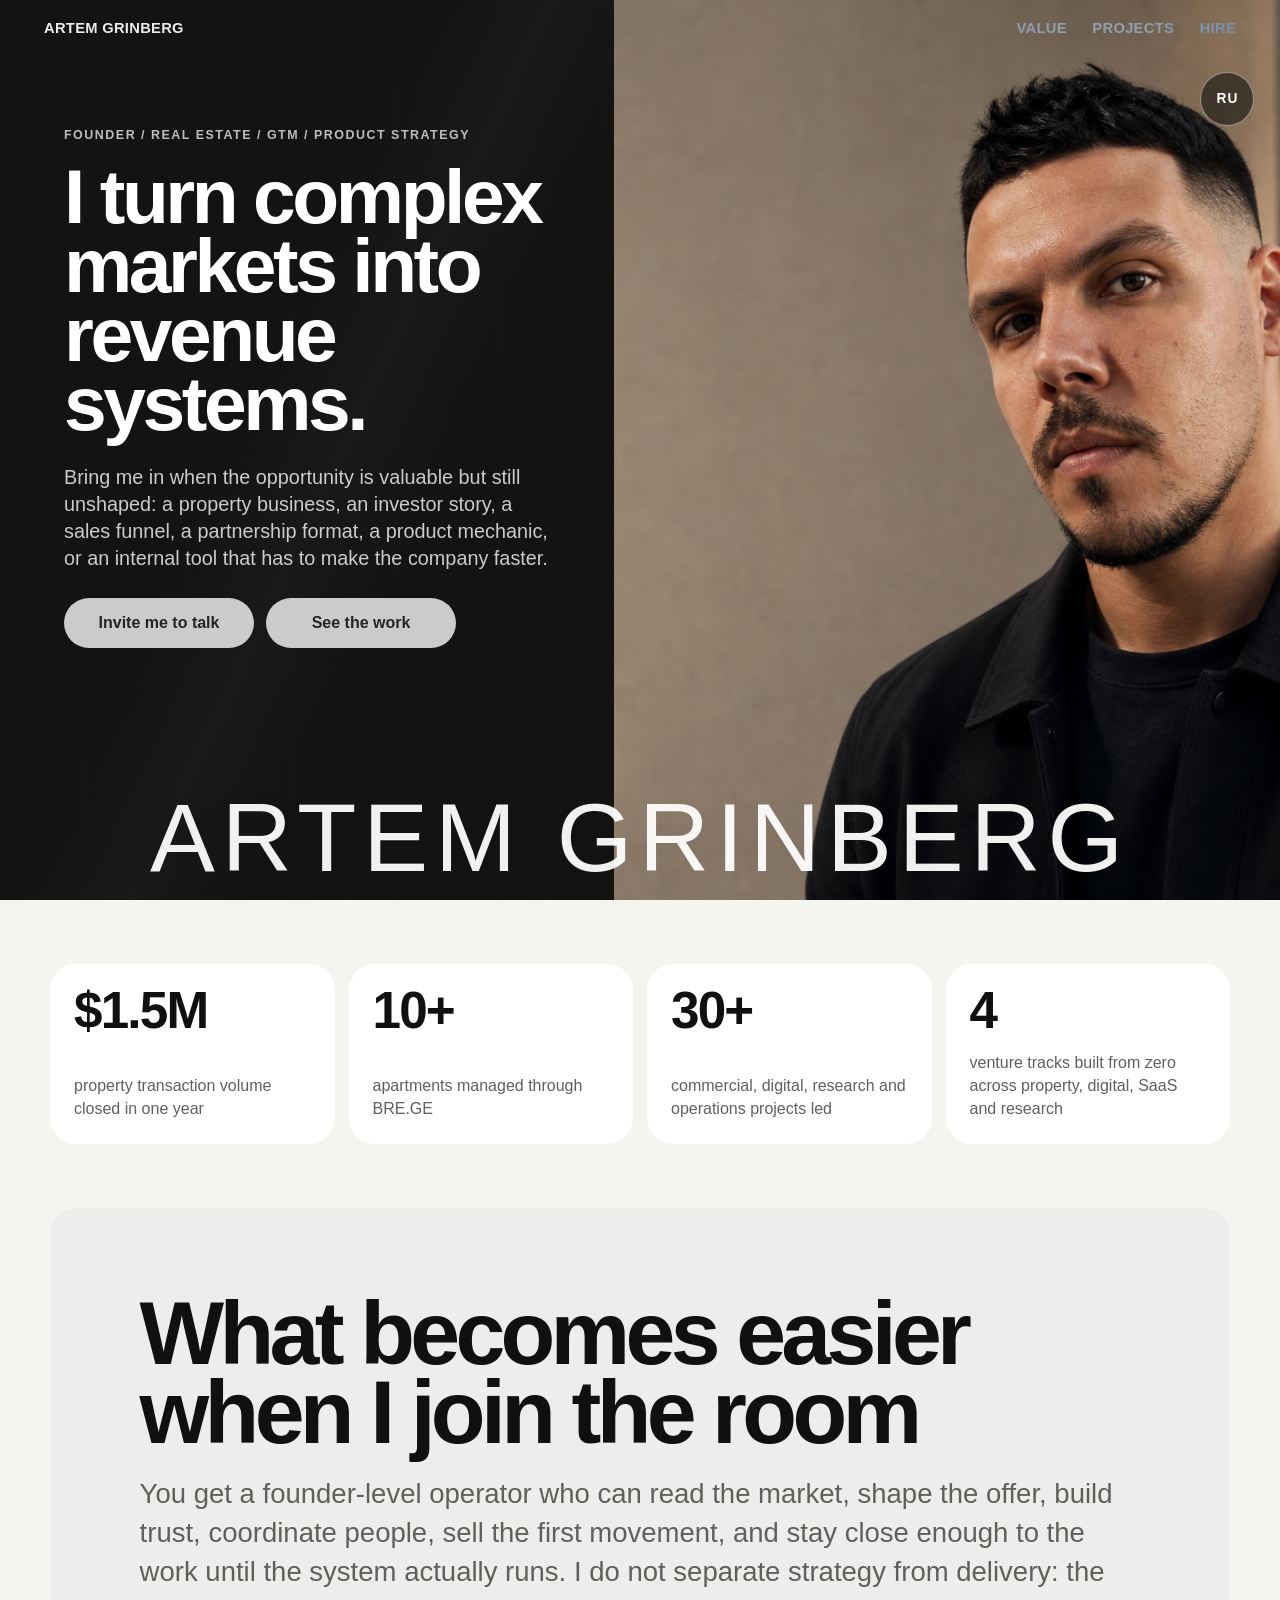
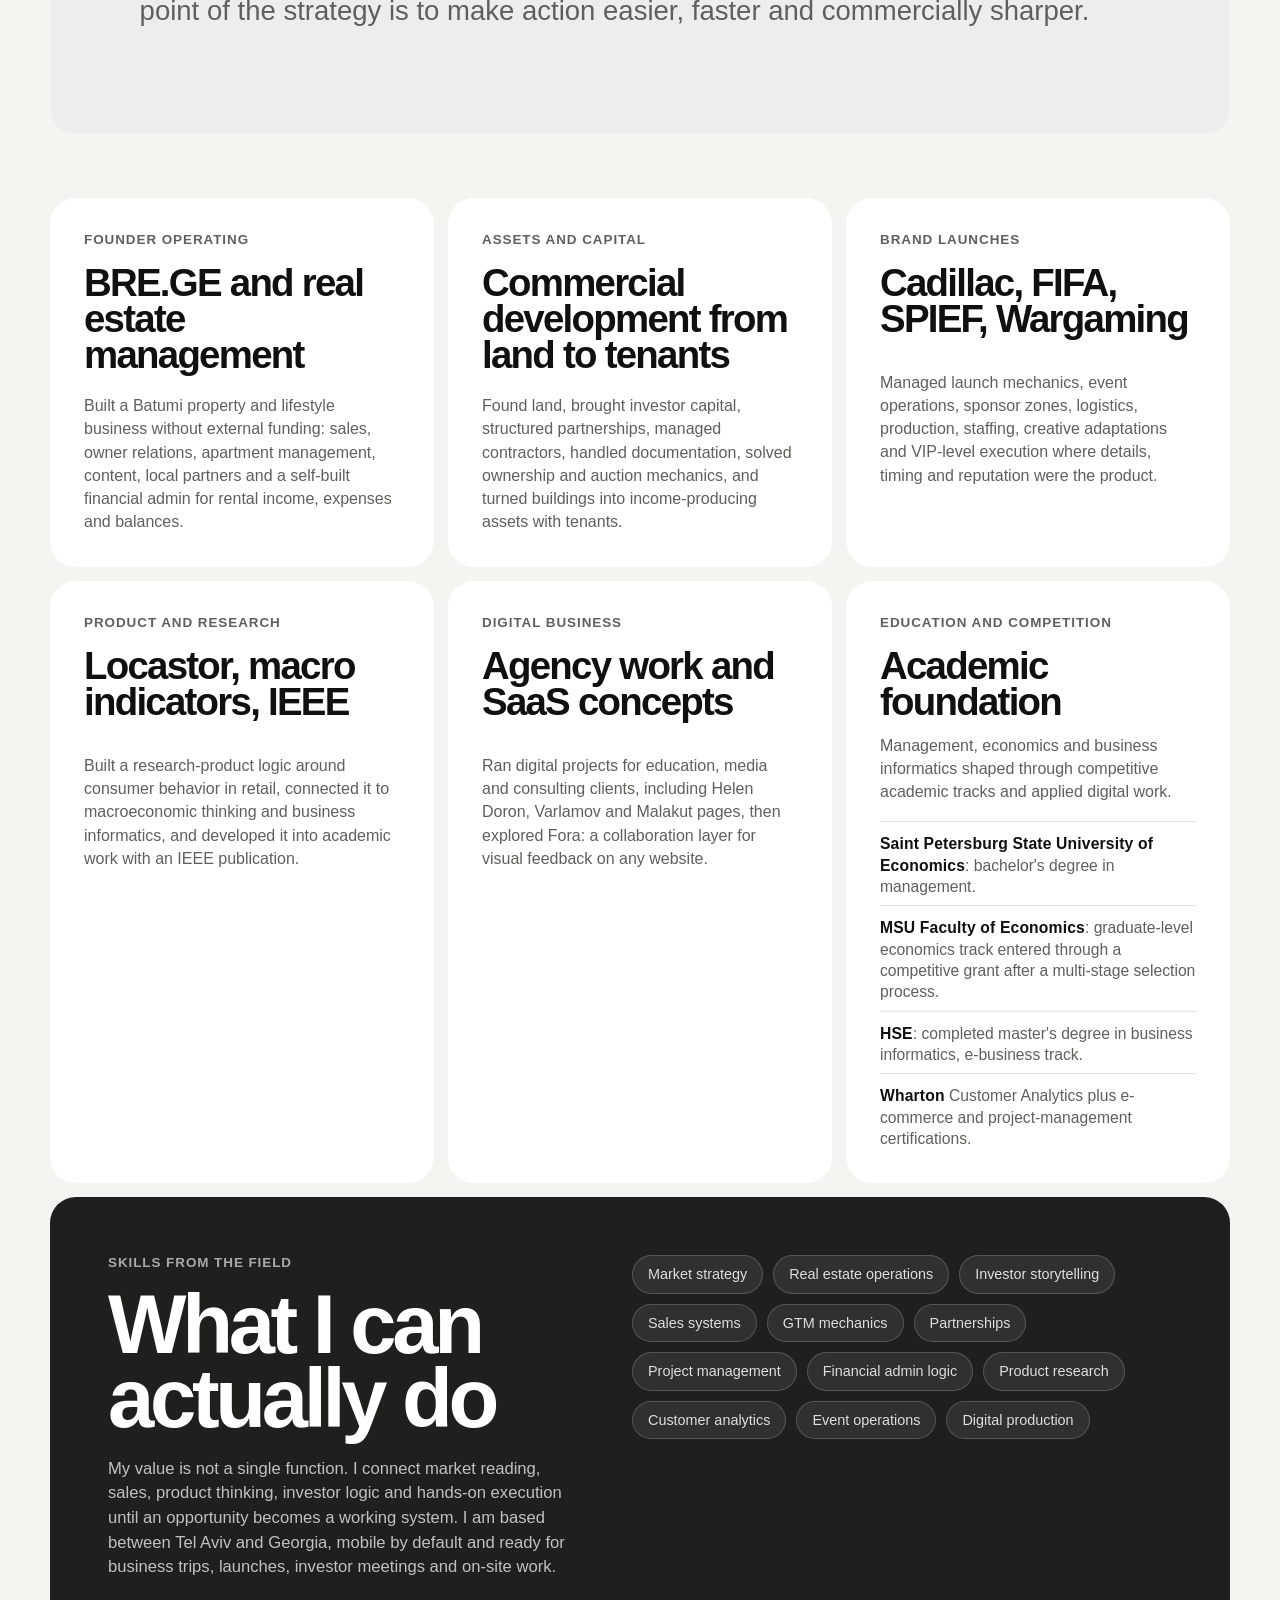
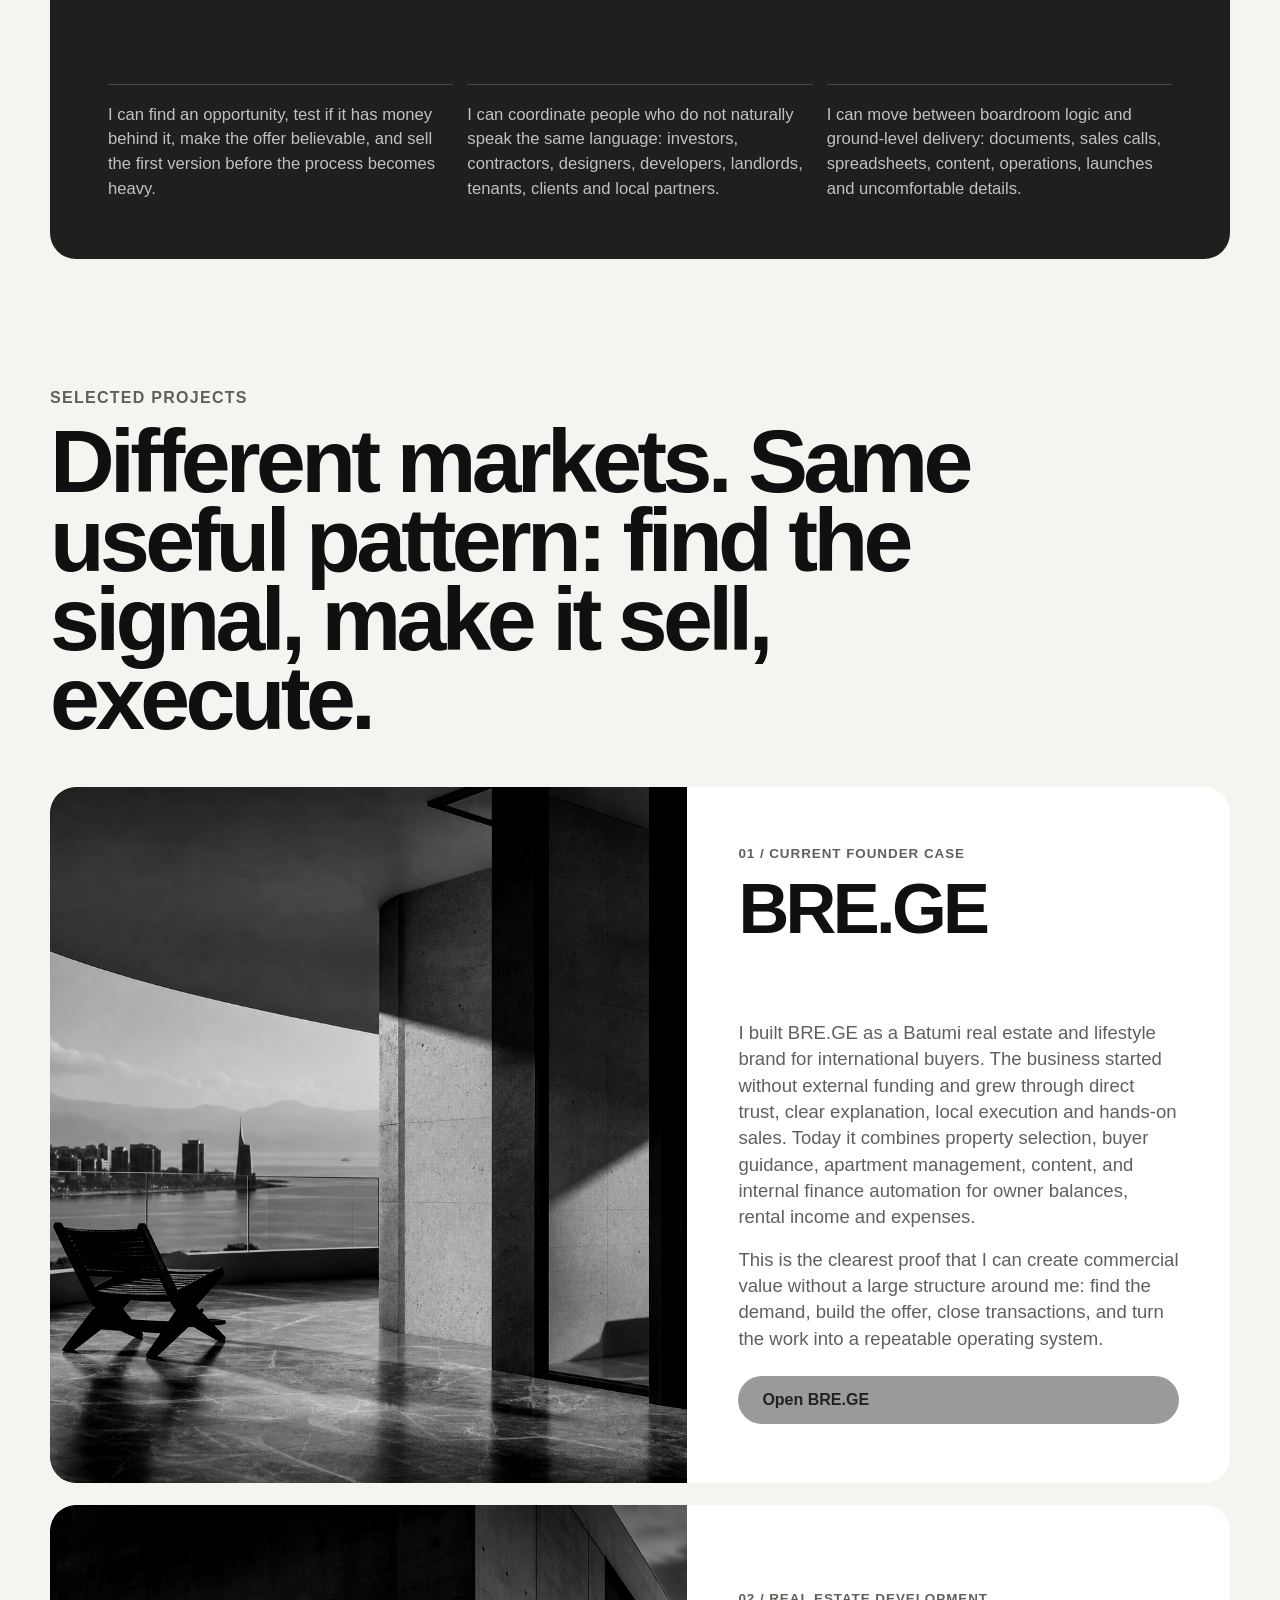
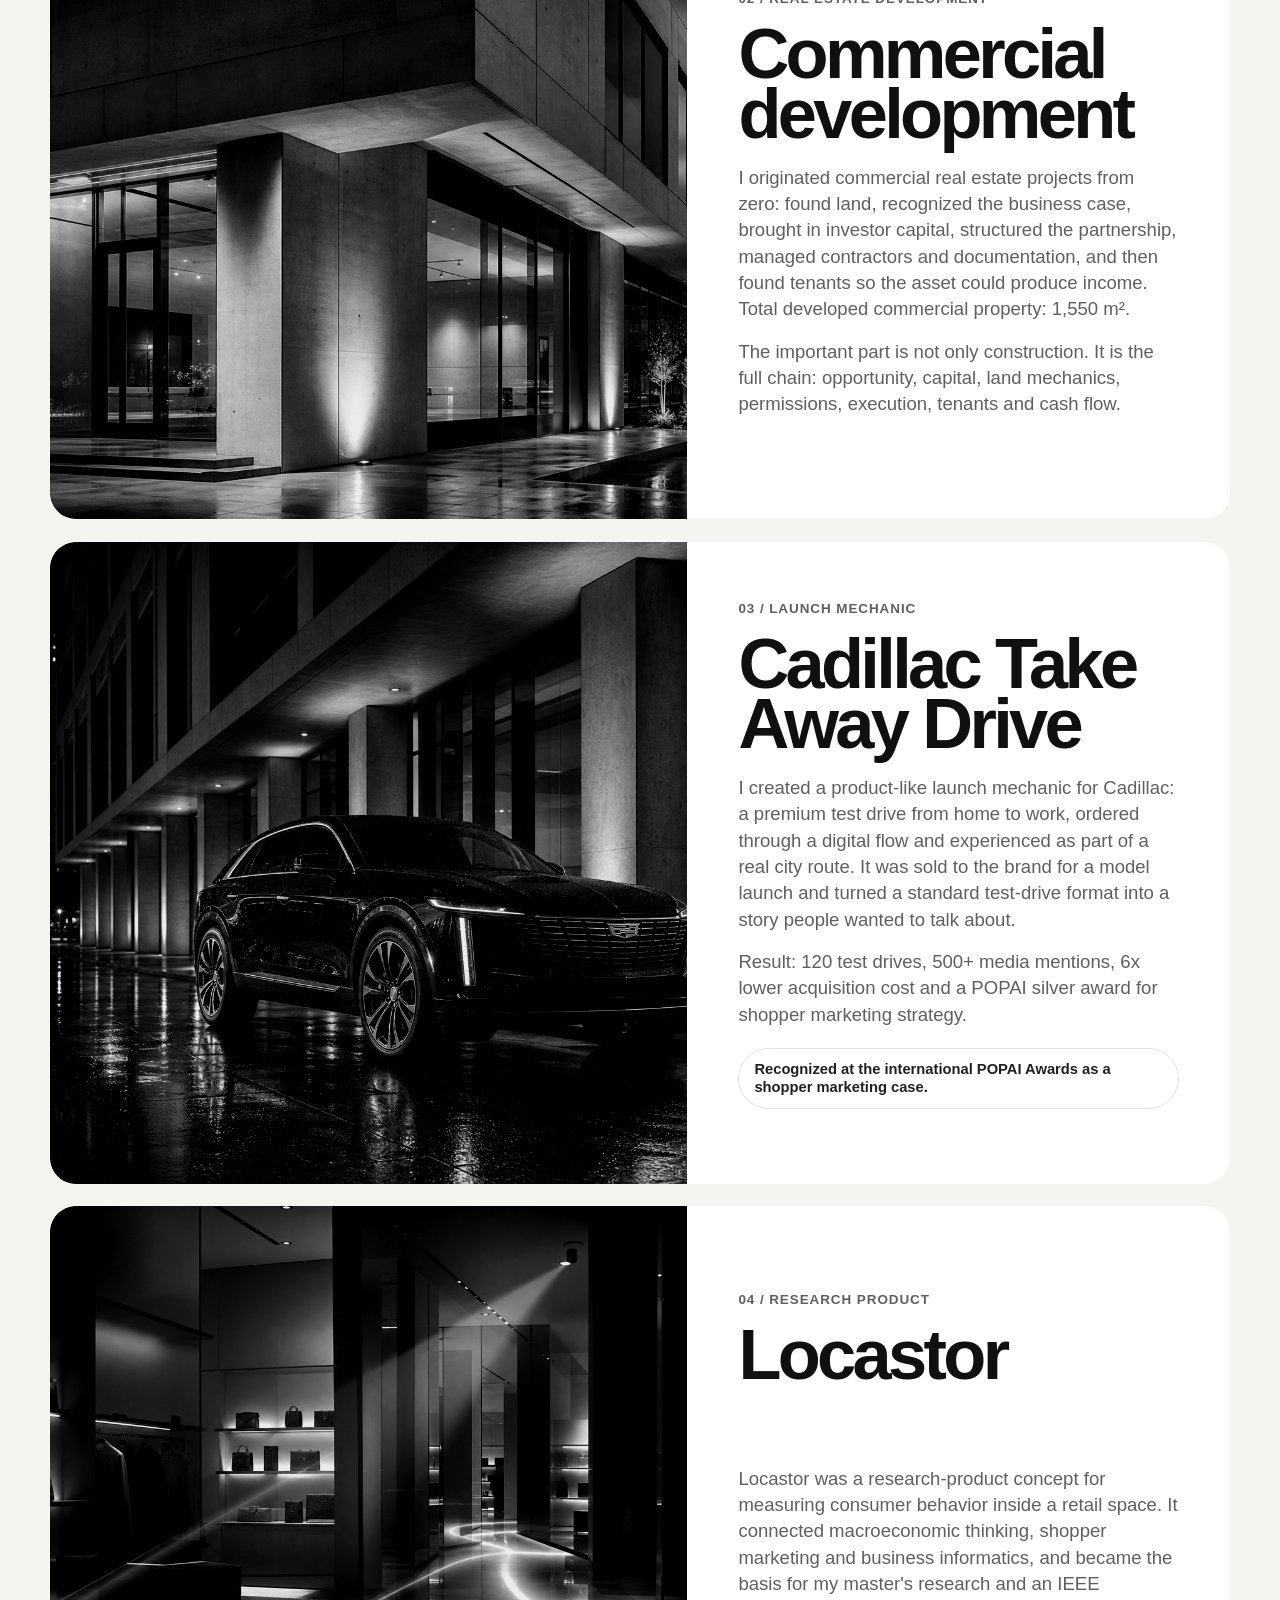
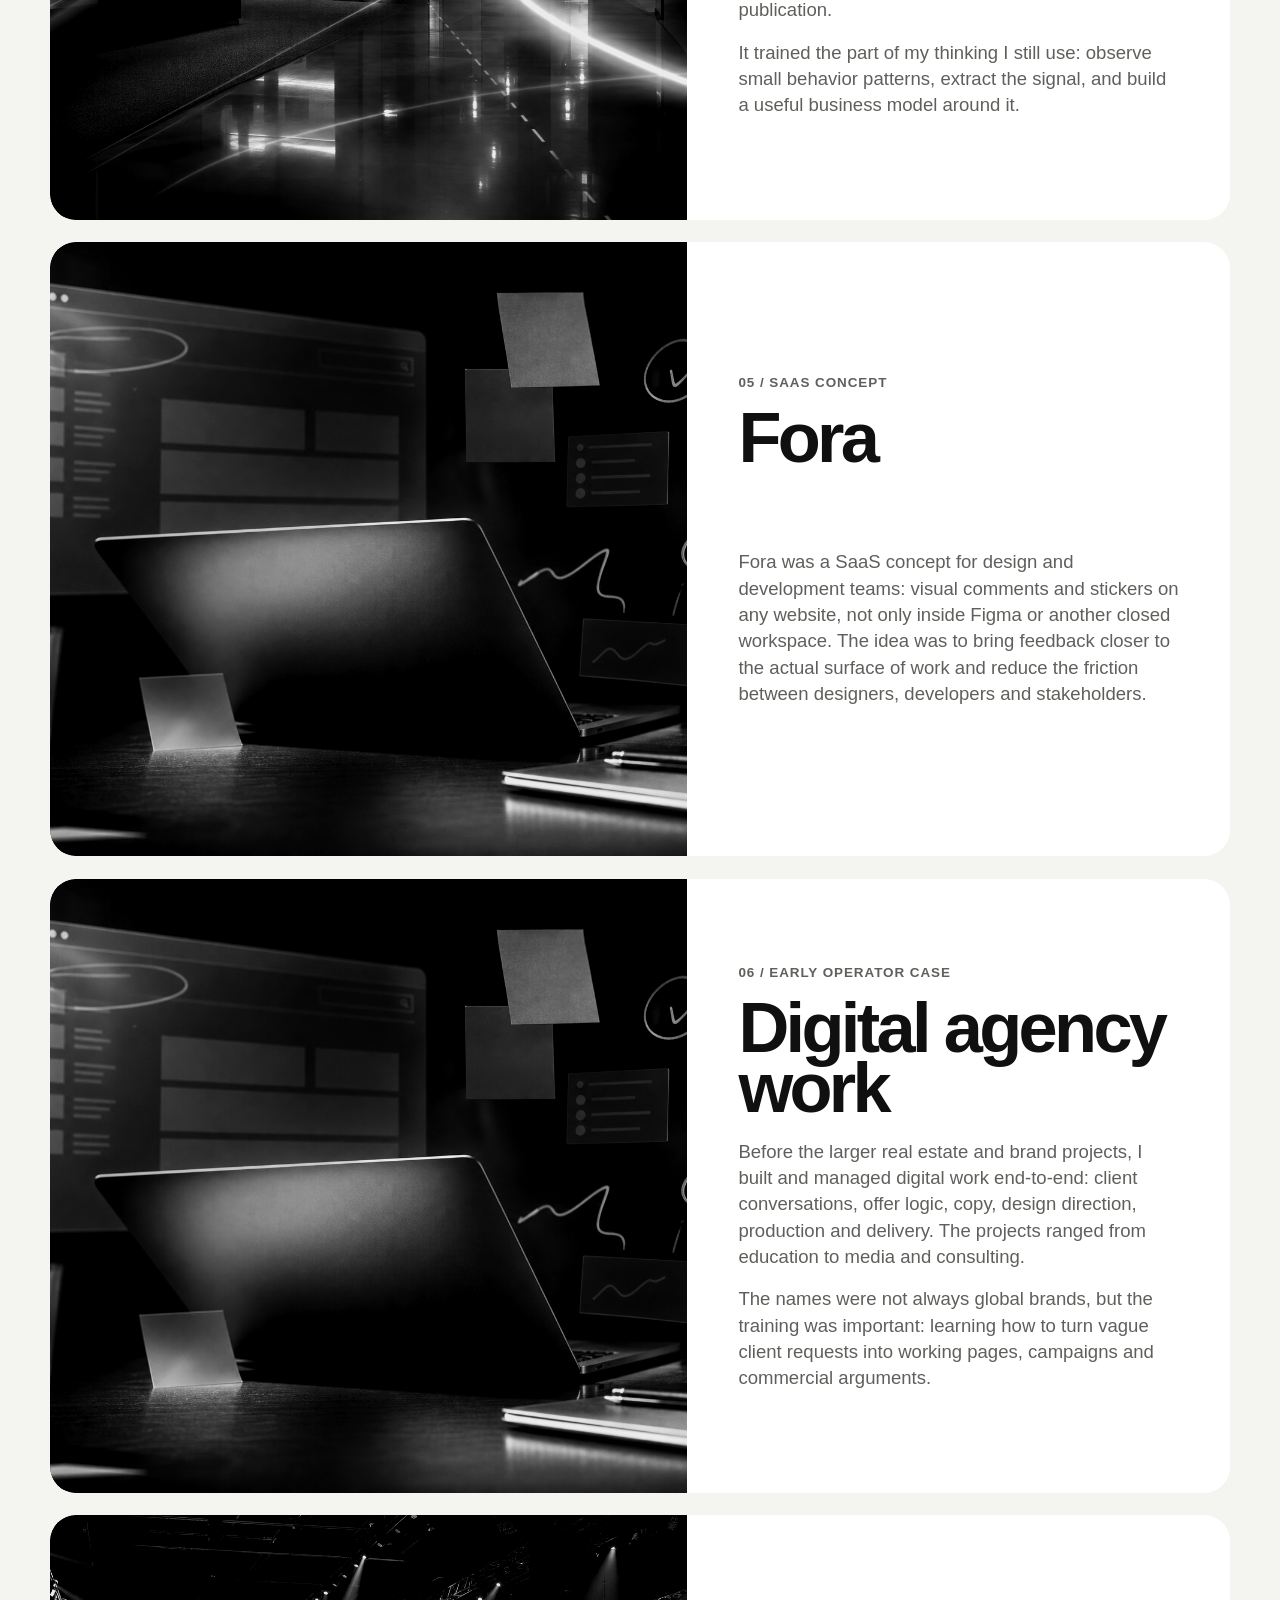
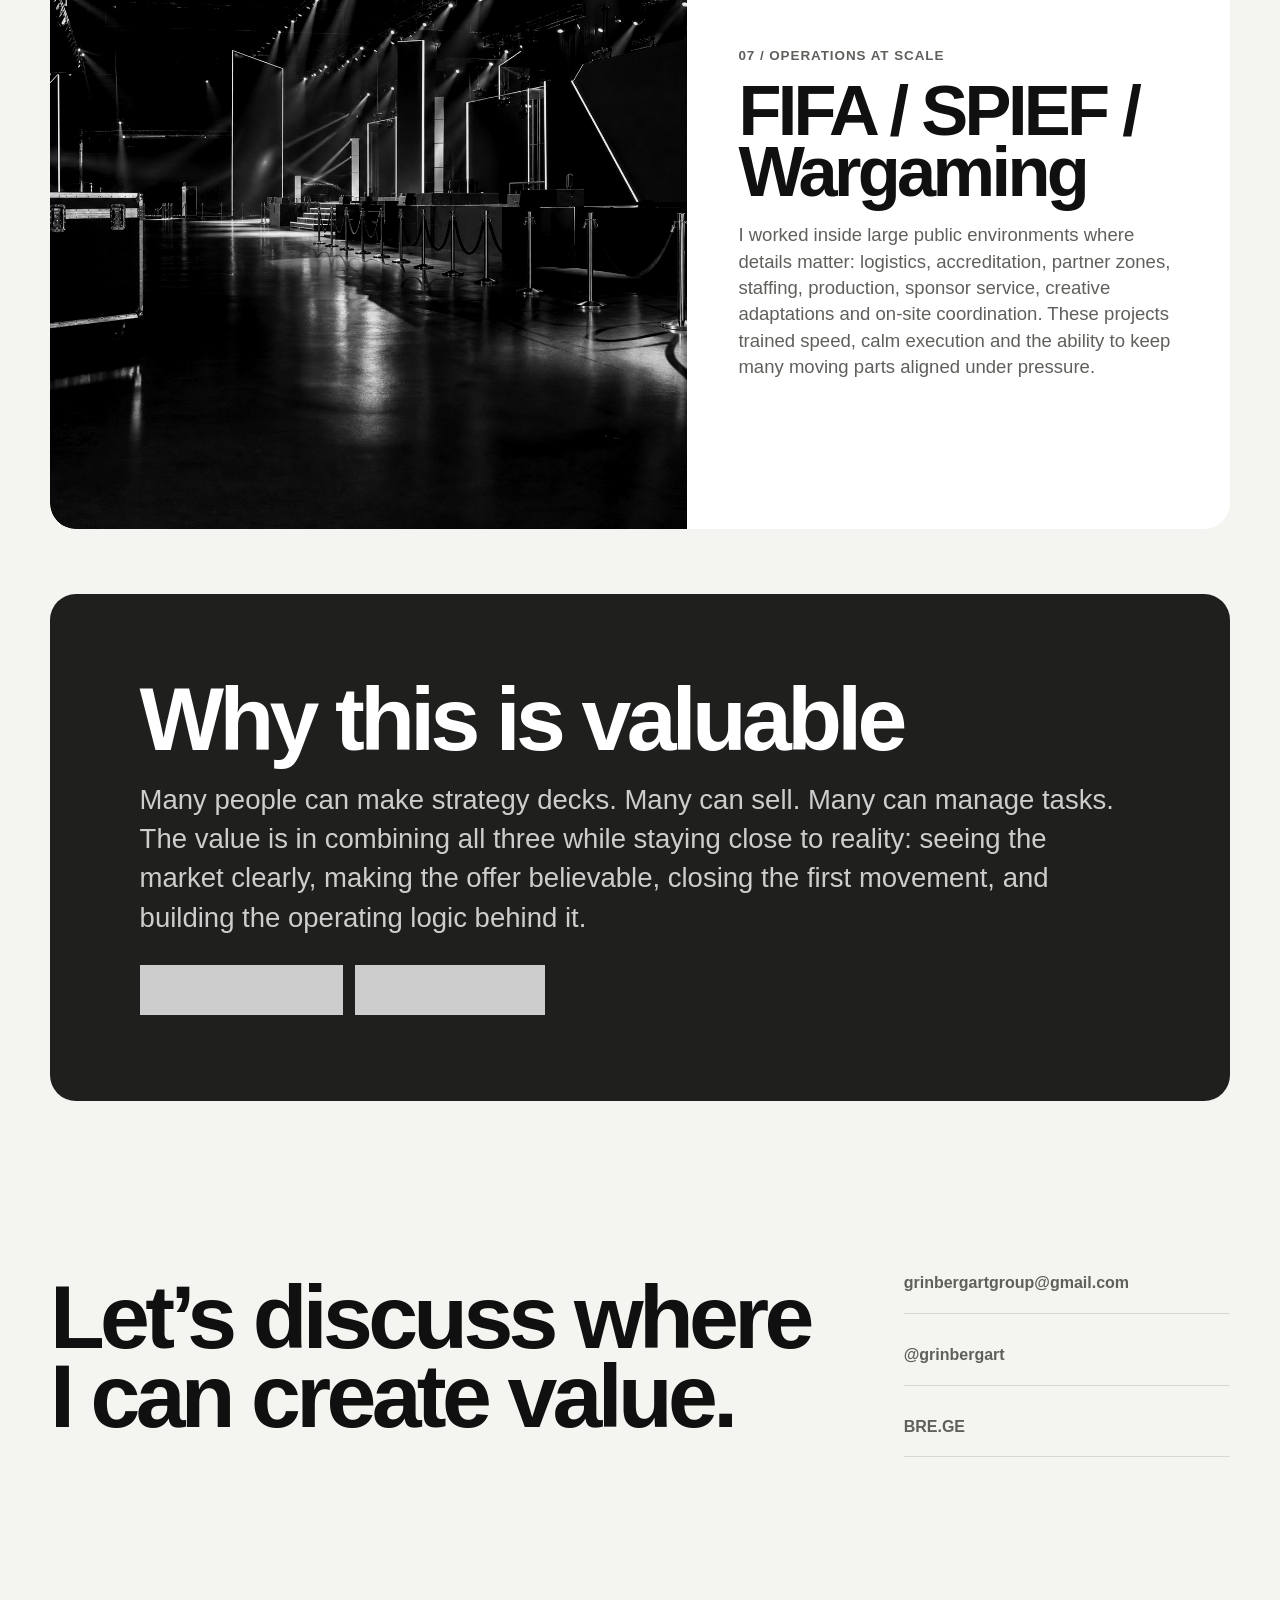
==== index.html @ ac8cc9da "Add files via upload" ====
<!doctype html>
<html lang="en">
  <head>
    <meta charset="UTF-8" />
    <meta name="viewport" content="width=device-width, initial-scale=1.0" />
    <meta
      name="description"
      content="Artem Grinberg: founder, real estate operator and GTM strategist building commercial systems across BRE.GE, development, brand launches, product research and partnerships."
    />
    <title>Artem Grinberg</title>
    <link rel="stylesheet" href="styles.css" />
  </head>
  <body>
    <div class="cursor-light" aria-hidden="true"></div>
    <div class="scroll-progress" aria-hidden="true"></div>
    <button class="lang-toggle" type="button" data-lang-toggle aria-label="Switch language">
      RU
    </button>

    <header class="topbar">
      <a class="word-link" href="#start">Artem Grinberg</a>
      <nav class="topnav" aria-label="Main navigation">
        <a href="#value">Value</a>
        <a href="#projects">Projects</a>
        <a href="#hire">Hire</a>
      </nav>
    </header>

    <main id="start">
      <section class="hero">
        <div class="signal-field" aria-hidden="true">
          <span></span>
          <span></span>
          <span></span>
          <span></span>
        </div>
        <div class="hero-copy">
          <div class="hero-heading">
            <p class="eyebrow">Founder / Real Estate / GTM / Product Strategy</p>
            <h1>I turn complex markets into revenue systems.</h1>
          </div>
          <p>
            Bring me in when the opportunity is valuable but still unshaped: a property
            business, an investor story, a sales funnel, a partnership format, a product
            mechanic, or an internal tool that has to make the company faster.
          </p>
          <div class="hero-actions">
            <a href="mailto:grinbergartgroup@gmail.com">Invite me to talk</a>
            <a href="#projects">See the work</a>
          </div>
        </div>
        <div class="hero-portrait">
          <img class="hero-photo" src="assets/artem-hero-clean.png" alt="Artem Grinberg" />
        </div>
        <div class="bottom-name" aria-label="Artem Grinberg">ARTEM GRINBERG</div>
      </section>

      <section class="value-strip reveal" id="value">
        <article>
          <strong>$1.5M</strong>
          <span>property transaction volume closed in one year</span>
        </article>
        <article>
          <strong>10+</strong>
          <span>apartments managed through BRE.GE</span>
        </article>
        <article>
          <strong>30+</strong>
          <span>commercial, digital, research and operations projects led</span>
        </article>
        <article>
          <strong>4</strong>
          <span>venture tracks built from zero across property, digital, SaaS and research</span>
        </article>
      </section>

      <section class="soft-card value-card reveal">
        <h2>What becomes easier when I join the room</h2>
        <p>
          You get a founder-level operator who can read the market, shape the offer, build trust,
          coordinate people, sell the first movement, and stay close enough to the work until the
          system actually runs. I do not separate strategy from delivery: the point of the
          strategy is to make action easier, faster and commercially sharper.
        </p>
      </section>

      <section class="experience-grid reveal" aria-label="Experience overview">
        <article>
          <span>Founder operating</span>
          <h3>BRE.GE and real estate management</h3>
          <p>
            Built a Batumi property and lifestyle business without external funding: sales,
            owner relations, apartment management, content, local partners and a self-built
            financial admin for rental income, expenses and balances.
          </p>
        </article>
        <article>
          <span>Assets and capital</span>
          <h3>Commercial development from land to tenants</h3>
          <p>
            Found land, brought investor capital, structured partnerships, managed contractors,
            handled documentation, solved ownership and auction mechanics, and turned buildings
            into income-producing assets with tenants.
          </p>
        </article>
        <article>
          <span>Brand launches</span>
          <h3>Cadillac, FIFA, SPIEF, Wargaming</h3>
          <p>
            Managed launch mechanics, event operations, sponsor zones, logistics, production,
            staffing, creative adaptations and VIP-level execution where details, timing and
            reputation were the product.
          </p>
        </article>
        <article>
          <span>Product and research</span>
          <h3>Locastor, macro indicators, IEEE</h3>
          <p>
            Built a research-product logic around consumer behavior in retail, connected it to
            macroeconomic thinking and business informatics, and developed it into academic work
            with an IEEE publication.
          </p>
        </article>
        <article>
          <span>Digital business</span>
          <h3>Agency work and SaaS concepts</h3>
          <p>
            Ran digital projects for education, media and consulting clients, including Helen
            Doron, Varlamov and Malakut pages, then explored Fora: a collaboration layer for
            visual feedback on any website.
          </p>
        </article>
        <article class="education-card">
          <span>Education and competition</span>
          <h3>Academic foundation</h3>
          <p class="education-lead">
            Management, economics and business informatics shaped through competitive academic
            tracks and applied digital work.
          </p>
          <ul>
            <li data-ru="<strong>СПбГЭУ</strong>: степень бакалавра по менеджменту в Санкт-Петербургском государственном экономическом университете."><strong>Saint Petersburg State University of Economics</strong>: bachelor's degree in management.</li>
            <li data-ru="<strong>МГУ, экономический факультет</strong>: магистерский трек, куда я поступил через грант после сложного многоэтапного конкурса."><strong>MSU Faculty of Economics</strong>: graduate-level economics track entered through a competitive grant after a multi-stage selection process.</li>
            <li data-ru="<strong>ВШЭ</strong>: завершённая магистратура по бизнес-информатике, направление «электронный бизнес»."><strong>HSE</strong>: completed master's degree in business informatics, e-business track.</li>
            <li data-ru="<strong>Wharton</strong>: Customer Analytics, e-commerce и сертификации по управлению проектами."><strong>Wharton</strong> Customer Analytics plus e-commerce and project-management certifications.</li>
          </ul>
        </article>
      </section>

      <section class="skills-panel reveal" aria-label="Skills and operating range">
        <div class="skills-intro">
          <span>Skills from the field</span>
          <h2>What I can actually do</h2>
          <p>
            My value is not a single function. I connect market reading, sales, product thinking,
            investor logic and hands-on execution until an opportunity becomes a working system.
            I am based between Tel Aviv and Georgia, mobile by default and ready for business
            trips, launches, investor meetings and on-site work.
          </p>
        </div>
        <div class="skill-cloud" aria-label="Skill tags">
          <span>Market strategy</span>
          <span>Real estate operations</span>
          <span>Investor storytelling</span>
          <span>Sales systems</span>
          <span>GTM mechanics</span>
          <span>Partnerships</span>
          <span>Project management</span>
          <span>Financial admin logic</span>
          <span>Product research</span>
          <span>Customer analytics</span>
          <span>Event operations</span>
          <span>Digital production</span>
        </div>
        <div class="skill-lines">
          <p>
            I can find an opportunity, test if it has money behind it, make the offer believable,
            and sell the first version before the process becomes heavy.
          </p>
          <p>
            I can coordinate people who do not naturally speak the same language: investors,
            contractors, designers, developers, landlords, tenants, clients and local partners.
          </p>
          <p>
            I can move between boardroom logic and ground-level delivery: documents, sales calls,
            spreadsheets, content, operations, launches and uncomfortable details.
          </p>
        </div>
      </section>

      <section class="section-heading reveal" id="projects">
        <p>Selected projects</p>
        <h2>Different markets. Same useful pattern: find the signal, make it sell, execute.</h2>
      </section>

      <section class="project-list reveal">
        <article class="project-card featured">
          <div class="project-media image-media">
            <img src="assets/project-bre.jpg" alt="Batumi apartment terrace and sea view" />
          </div>
          <div class="project-copy">
            <span>01 / Current founder case</span>
            <h3>BRE.GE</h3>
            <p>
              I built BRE.GE as a Batumi real estate and lifestyle brand for international
              buyers. The business started without external funding and grew through direct
              trust, clear explanation, local execution and hands-on sales. Today it combines
              property selection, buyer guidance, apartment management, content, and internal
              finance automation for owner balances, rental income and expenses.
            </p>
            <p>
              This is the clearest proof that I can create commercial value without a large
              structure around me: find the demand, build the offer, close transactions, and
              turn the work into a repeatable operating system.
            </p>
            <a href="https://www.bre.ge">Open BRE.GE</a>
          </div>
        </article>

        <article class="project-card">
          <div class="project-media image-media">
            <img src="assets/project-development.jpg" alt="Modern commercial building at night" />
          </div>
          <div class="project-copy">
            <span>02 / Real estate development</span>
            <h3>Commercial development</h3>
            <p>
              I originated commercial real estate projects from zero: found land, recognized
              the business case, brought in investor capital, structured the partnership, managed
              contractors and documentation, and then found tenants so the asset could produce
              income. Total developed commercial property: 1,550 m².
            </p>
            <p>
              The important part is not only construction. It is the full chain: opportunity,
              capital, land mechanics, permissions, execution, tenants and cash flow.
            </p>
          </div>
        </article>

        <article class="project-card">
          <div class="project-media image-media">
            <img src="assets/project-cadillac.jpg" alt="Luxury car in a night city" />
          </div>
          <div class="project-copy">
            <span>03 / Launch mechanic</span>
            <h3>Cadillac Take Away Drive</h3>
            <p>
              I created a product-like launch mechanic for Cadillac: a premium test drive from
              home to work, ordered through a digital flow and experienced as part of a real
              city route. It was sold to the brand for a model launch and turned a standard
              test-drive format into a story people wanted to talk about.
            </p>
            <p>
              Result: 120 test drives, 500+ media mentions, 6x lower acquisition cost and a
              POPAI silver award for shopper marketing strategy.
            </p>
            <p class="award-note">
              Recognized at the international POPAI Awards as a shopper marketing case.
            </p>
          </div>
        </article>

        <article class="project-card">
          <div class="project-media image-media">
            <img src="assets/project-locastor.jpg" alt="Retail interior with illuminated shopper path" />
          </div>
          <div class="project-copy">
            <span>04 / Research product</span>
            <h3>Locastor</h3>
            <p>
              Locastor was a research-product concept for measuring consumer behavior inside a
              retail space. It connected macroeconomic thinking, shopper marketing and business
              informatics, and became the basis for my master's research and an IEEE publication.
            </p>
            <p>
              It trained the part of my thinking I still use: observe small behavior patterns,
              extract the signal, and build a useful business model around it.
            </p>
          </div>
        </article>

        <article class="project-card">
          <div class="project-media image-media">
            <img src="assets/project-fora.jpg" alt="Laptop with visual collaboration notes" />
          </div>
          <div class="project-copy">
            <span>05 / SaaS concept</span>
            <h3>Fora</h3>
            <p>
              Fora was a SaaS concept for design and development teams: visual comments and
              stickers on any website, not only inside Figma or another closed workspace. The
              idea was to bring feedback closer to the actual surface of work and reduce the
              friction between designers, developers and stakeholders.
            </p>
          </div>
        </article>

        <article class="project-card">
          <div class="project-media image-media agency-media">
            <img src="assets/project-digital-agency.png" alt="Digital product workspace with visual notes" />
          </div>
          <div class="project-copy">
            <span>06 / Early operator case</span>
            <h3>Digital agency work</h3>
            <p>
              Before the larger real estate and brand projects, I built and managed digital
              work end-to-end: client conversations, offer logic, copy, design direction,
              production and delivery. The projects ranged from education to media and consulting.
            </p>
            <p>
              The names were not always global brands, but the training was important: learning
              how to turn vague client requests into working pages, campaigns and commercial
              arguments.
            </p>
          </div>
        </article>

        <article class="project-card">
          <div class="project-media image-media">
            <img src="assets/project-events.jpg" alt="Premium event venue after production setup" />
          </div>
          <div class="project-copy">
            <span>07 / Operations at scale</span>
            <h3>FIFA / SPIEF / Wargaming</h3>
            <p>
              I worked inside large public environments where details matter: logistics,
              accreditation, partner zones, staffing, production, sponsor service, creative
              adaptations and on-site coordination. These projects trained speed, calm execution
              and the ability to keep many moving parts aligned under pressure.
            </p>
          </div>
        </article>
      </section>

      <section class="soft-card hire-card reveal" id="hire">
        <h2>Why this is valuable</h2>
        <p>
          Many people can make strategy decks. Many can sell. Many can manage tasks. The value is
          in combining all three while staying close to reality: seeing the market clearly,
          making the offer believable, closing the first movement, and building the operating
          logic behind it.
        </p>
        <div class="hire-links">
          <a href="mailto:grinbergartgroup@gmail.com">Hire / discuss a role</a>
          <a href="#projects">Review portfolio</a>
        </div>
      </section>

      <section class="contact reveal" id="contact">
        <h2>Let’s discuss where I can create value.</h2>
        <div>
          <a href="mailto:grinbergartgroup@gmail.com">grinbergartgroup@gmail.com</a>
          <a href="https://t.me/grinbergart">@grinbergart</a>
          <a href="https://www.bre.ge">BRE.GE</a>
        </div>
      </section>
    </main>

    <script src="app.js"></script>
  </body>
</html>
---- styles.css ----
:root {
  color-scheme: light;
  --bg: #f4f4f1;
  --card: #ededeb;
  --white: #ffffff;
  --text: #101010;
  --muted: #5f5f5b;
  --line: rgba(16, 16, 16, 0.12);
  --pill: #9a9a98;
  --radius: 26px;
  --ease: cubic-bezier(0.19, 1, 0.22, 1);
  --serif: Georgia, "Times New Roman", serif;
  --sans: "Helvetica Neue", Arial, ui-sans-serif, system-ui, -apple-system, BlinkMacSystemFont, "Segoe UI", sans-serif;
  --display: "Arial Narrow", "Helvetica Neue Condensed", "Helvetica Neue", Arial, sans-serif;
}

* {
  box-sizing: border-box;
}

html {
  scroll-behavior: smooth;
}

body {
  margin: 0;
  min-width: 320px;
  overflow-x: hidden;
  background: var(--bg);
  color: var(--text);
  font-family: var(--sans);
  --mouse-x: 50vw;
  --mouse-y: 50vh;
  --scroll-progress: 0%;
}

a {
  color: inherit;
  text-decoration: none;
}

img {
  display: block;
  max-width: 100%;
}

.cursor-light {
  position: fixed;
  z-index: 24;
  left: var(--mouse-x);
  top: var(--mouse-y);
  width: 420px;
  height: 420px;
  border-radius: 50%;
  pointer-events: none;
  background:
    radial-gradient(circle, rgba(255, 255, 255, 0.28), rgba(255, 255, 255, 0.09) 35%, transparent 68%);
  mix-blend-mode: soft-light;
  transform: translate3d(-50%, -50%, 0);
  opacity: 0;
  transition: opacity 420ms var(--ease);
}

body.has-pointer .cursor-light {
  opacity: 1;
}

.scroll-progress {
  position: fixed;
  z-index: 60;
  top: 0;
  left: 0;
  width: var(--scroll-progress);
  height: 3px;
  background: #fff;
  mix-blend-mode: difference;
  pointer-events: none;
}

.lang-toggle {
  position: fixed;
  z-index: 70;
  top: 72px;
  right: clamp(14px, 2vw, 28px);
  display: inline-flex;
  justify-content: center;
  align-items: center;
  width: 54px;
  height: 54px;
  border: 1px solid rgba(255, 255, 255, 0.46);
  border-radius: 50%;
  background: rgba(18, 18, 17, 0.62);
  color: white;
  font: 760 0.86rem/1 var(--sans);
  letter-spacing: 0.08em;
  cursor: pointer;
  backdrop-filter: blur(18px);
  box-shadow: 0 18px 60px rgba(0, 0, 0, 0.22);
  transition: transform 240ms var(--ease), background 240ms var(--ease), color 240ms var(--ease);
}

.lang-toggle:hover {
  transform: translateY(-2px);
  background: white;
  color: #111;
}

.topbar {
  position: fixed;
  z-index: 30;
  top: 0;
  left: 0;
  right: 0;
  display: flex;
  justify-content: space-between;
  align-items: center;
  padding: 20px clamp(18px, 4vw, 44px);
  color: white;
  mix-blend-mode: difference;
}

.word-link,
.topnav a {
  font-size: 0.92rem;
  font-weight: 780;
  letter-spacing: 0.02em;
  text-transform: uppercase;
}

.topnav {
  display: flex;
  gap: clamp(14px, 2vw, 28px);
}

.hero {
  position: relative;
  min-height: 100svh;
  display: grid;
  grid-template-columns: minmax(0, 0.48fr) minmax(0, 0.52fr);
  background: #141311;
  overflow: hidden;
}

.hero::before {
  content: "";
  position: absolute;
  z-index: 1;
  inset: 0;
  background:
    linear-gradient(115deg, transparent 0 38%, rgba(255, 255, 255, 0.08) 46%, transparent 54% 100%),
    repeating-linear-gradient(90deg, rgba(255, 255, 255, 0.05) 0 1px, transparent 1px 104px);
  opacity: 0.34;
  transform: translateX(-18%);
  animation: heroScan 9s var(--ease) infinite;
}

.signal-field {
  position: absolute;
  z-index: 2;
  inset: 0;
  pointer-events: none;
  overflow: hidden;
}

.signal-field span {
  position: absolute;
  height: 1px;
  width: 34vw;
  background: linear-gradient(90deg, transparent, rgba(255, 255, 255, 0.62), transparent);
  opacity: 0.42;
  transform: translateX(-120%) rotate(-14deg);
  animation: signalLine 7.5s linear infinite;
}

.signal-field span:nth-child(1) {
  top: 18%;
  animation-delay: -1.5s;
}

.signal-field span:nth-child(2) {
  top: 42%;
  width: 50vw;
  animation-delay: -4.2s;
}

.signal-field span:nth-child(3) {
  top: 64%;
  width: 42vw;
  animation-delay: -6s;
}

.signal-field span:nth-child(4) {
  top: 82%;
  animation-delay: -2.6s;
}

.hero-copy {
  z-index: 6;
  align-self: start;
  padding: clamp(96px, 10vw, 142px) clamp(22px, 5vw, 82px) clamp(190px, 16vw, 260px);
  color: white;
}

.eyebrow {
  margin: 0 0 20px;
  color: rgba(255, 255, 255, 0.72);
  font-size: 0.78rem;
  font-weight: 900;
  letter-spacing: 0.12em;
  text-transform: uppercase;
}

.hero h1 {
  max-width: 680px;
  margin: 0 0 26px;
  font-family: var(--display);
  font-size: clamp(3.2rem, 6vw, 6.9rem);
  line-height: 0.9;
  letter-spacing: -0.045em;
  font-weight: 720;
}

.hero-copy p:not(.eyebrow) {
  max-width: 620px;
  margin: 0 0 26px;
  color: rgba(255, 255, 255, 0.78);
  font-size: clamp(1.1rem, 1.55vw, 1.42rem);
  line-height: 1.36;
}

.hero-actions,
.hire-links {
  position: relative;
  z-index: 8;
  display: flex;
  flex-wrap: wrap;
  gap: 12px;
}

.hero-actions a,
.hire-links a {
  display: inline-flex;
  justify-content: center;
  min-width: 190px;
  padding: 16px 26px;
  border-radius: 999px;
  background: rgba(255, 255, 255, 0.78);
  color: #252525;
  font-weight: 760;
  backdrop-filter: blur(18px);
  transition: transform 320ms var(--ease), background 320ms var(--ease);
}

.hero-actions a:hover,
.hire-links a:hover {
  transform: translateY(-4px);
  background: white;
}

.hero-portrait {
  position: relative;
  z-index: 3;
  min-height: 100svh;
  overflow: hidden;
}

.hero-photo {
  width: 100%;
  height: 100%;
  object-fit: cover;
  object-position: 48% center;
  transform: translate3d(0, var(--hero-y, 0px), 0) scale(1.02);
}

.bottom-name {
  position: absolute;
  z-index: 5;
  left: clamp(18px, 3vw, 44px);
  right: clamp(18px, 3vw, 44px);
  bottom: clamp(12px, 1.7vw, 24px);
  color: white;
  font-family: var(--display);
  font-size: clamp(2.4rem, 7.6vw, 9.5rem);
  line-height: 0.82;
  letter-spacing: 0.07em;
  font-weight: 500;
  text-align: center;
  white-space: nowrap;
  pointer-events: none;
  opacity: 0.94;
  text-shadow: 0 18px 50px rgba(0, 0, 0, 0.18);
}

.value-strip,
.soft-card,
.experience-grid,
.skills-panel,
.section-heading,
.project-list,
.contact {
  width: min(1180px, calc(100% - 34px));
  margin: 0 auto;
}

.value-strip article,
.experience-grid article,
.skills-panel > *,
.project-card > *,
.contact > * {
  min-width: 0;
}

#value,
#projects,
#hire {
  scroll-margin-top: 86px;
}

.value-strip {
  display: grid;
  grid-template-columns: repeat(4, 1fr);
  gap: 14px;
  margin-top: clamp(28px, 5vw, 76px);
}

.value-strip article {
  position: relative;
  overflow: hidden;
  min-height: 172px;
  display: grid;
  grid-template-rows: auto 1fr;
  align-content: start;
  gap: 18px;
  padding: 24px;
  border-radius: var(--radius);
  background: var(--white);
  transition: transform 420ms var(--ease), box-shadow 420ms var(--ease);
}

.value-strip article::after,
.experience-grid article::after,
.project-card::after {
  content: "";
  position: absolute;
  inset: 0;
  border-radius: inherit;
  background: linear-gradient(120deg, transparent 0 38%, rgba(255, 255, 255, 0.42) 48%, transparent 58% 100%);
  opacity: 0;
  transform: translateX(-120%);
  transition: opacity 360ms var(--ease);
  pointer-events: none;
}

.value-strip article:hover::after,
.experience-grid article:hover::after,
.project-card:hover::after {
  opacity: 1;
  animation: cardFlash 950ms var(--ease);
}

.value-strip article:hover {
  transform: translateY(-8px);
  box-shadow: 0 24px 60px rgba(0, 0, 0, 0.08);
}

.value-strip strong {
  font-family: var(--display);
  font-size: clamp(2rem, 4vw, 4.8rem);
  line-height: 0.9;
  letter-spacing: -0.035em;
  font-weight: 720;
}

.value-strip span,
.project-copy p,
.section-heading p,
.soft-card p,
.contact a {
  color: var(--muted);
  line-height: 1.42;
}

.value-strip span {
  align-self: end;
}

.soft-card {
  margin-top: clamp(28px, 5vw, 76px);
  padding: clamp(34px, 7vw, 86px) clamp(26px, 7vw, 92px);
  border-radius: var(--radius);
  background: var(--card);
}

.soft-card h2,
.section-heading h2,
.contact h2 {
  max-width: 1040px;
  margin: 0 0 22px;
  font-family: var(--display);
  font-size: clamp(3rem, 7vw, 7.2rem);
  line-height: 0.88;
  letter-spacing: -0.052em;
  font-weight: 720;
}

.soft-card p {
  max-width: 980px;
  margin: 0 0 18px;
  font-size: clamp(1.3rem, 2.15vw, 2.05rem);
}

.experience-grid {
  display: grid;
  grid-template-columns: repeat(3, 1fr);
  gap: 14px;
  margin-top: clamp(28px, 5vw, 76px);
}

.experience-grid article {
  position: relative;
  overflow: hidden;
  min-height: 292px;
  display: flex;
  flex-direction: column;
  justify-content: flex-start;
  padding: clamp(22px, 3vw, 34px);
  border-radius: var(--radius);
  background: var(--white);
  transition: transform 420ms var(--ease), box-shadow 420ms var(--ease);
}

.education-card {
  justify-content: start;
}

.education-card h3 {
  max-width: 520px;
  font-size: clamp(2rem, 3vw, 3.3rem);
  line-height: 0.96;
  letter-spacing: -0.035em;
}

.experience-grid article:hover {
  transform: translateY(-7px);
  box-shadow: 0 24px 70px rgba(0, 0, 0, 0.08);
}

.experience-grid span,
.project-copy > span {
  display: block;
  margin-bottom: 18px;
  color: var(--muted);
  font-size: 0.84rem;
  font-weight: 840;
  letter-spacing: 0.07em;
  text-transform: uppercase;
}

.experience-grid h3 {
  margin: 0 0 22px;
  font-family: var(--display);
  font-size: clamp(2rem, 3vw, 3.3rem);
  line-height: 0.93;
  letter-spacing: -0.045em;
  font-weight: 720;
  min-height: 2.18em;
}

.experience-grid p {
  margin: 0;
  color: var(--muted);
  font-size: clamp(1rem, 1.2vw, 1.12rem);
  line-height: 1.45;
}

.education-card ul {
  display: grid;
  grid-template-columns: 1fr;
  gap: 8px;
  margin: 0;
  padding: 0;
  list-style: none;
}

.education-card h3 {
  min-height: auto;
  margin-bottom: 14px;
}

.education-card .education-lead {
  margin: 0 0 18px;
  max-width: 420px;
  color: var(--muted);
}

.education-card li {
  min-height: 0;
  padding: 11px 0 0;
  border-top: 1px solid var(--line);
  border-radius: 0;
  color: var(--muted);
  font-size: clamp(0.98rem, 1.15vw, 1.1rem);
  line-height: 1.36;
}

.education-card li strong {
  color: var(--text);
  font-weight: 900;
  letter-spacing: 0.01em;
}

.skills-panel {
  display: grid;
  grid-template-columns: minmax(0, 0.92fr) minmax(320px, 1.08fr);
  gap: clamp(26px, 5vw, 74px);
  margin-top: 14px;
  padding: clamp(30px, 5vw, 58px);
  border-radius: var(--radius);
  background: #1f1f1d;
  color: white;
  overflow: hidden;
}

.skills-intro span {
  display: block;
  margin-bottom: 18px;
  color: rgba(255, 255, 255, 0.62);
  font-size: 0.84rem;
  font-weight: 840;
  letter-spacing: 0.07em;
  text-transform: uppercase;
}

.skills-intro h2 {
  max-width: 560px;
  margin: 0 0 22px;
  font-family: var(--display);
  font-size: clamp(3rem, 6.5vw, 7rem);
  line-height: 0.88;
  letter-spacing: -0.052em;
  font-weight: 720;
}

.skills-intro p,
.skill-lines p {
  margin: 0;
  color: rgba(255, 255, 255, 0.72);
  font-size: clamp(1.02rem, 1.3vw, 1.2rem);
  line-height: 1.48;
}

.skill-cloud {
  display: flex;
  flex-wrap: wrap;
  align-content: start;
  gap: 10px;
}

.skill-cloud span {
  display: inline-flex;
  padding: 11px 15px;
  border: 1px solid rgba(255, 255, 255, 0.18);
  border-radius: 999px;
  background: rgba(255, 255, 255, 0.08);
  color: rgba(255, 255, 255, 0.84);
  font-size: clamp(0.9rem, 1vw, 1rem);
  line-height: 1;
}

.skill-lines {
  grid-column: 1 / -1;
  display: grid;
  grid-template-columns: repeat(3, 1fr);
  gap: 14px;
  padding-top: clamp(22px, 4vw, 40px);
}

.skill-lines p {
  padding-top: 18px;
  border-top: 1px solid rgba(255, 255, 255, 0.18);
}

.section-heading {
  padding: clamp(74px, 10vw, 136px) 0 28px;
}

.section-heading > p {
  margin: 0 0 12px;
  font-weight: 900;
  letter-spacing: 0.08em;
  text-transform: uppercase;
}

.project-list {
  display: grid;
  gap: 22px;
}

.project-card {
  position: relative;
  display: grid;
  grid-template-columns: minmax(380px, 0.54fr) minmax(0, 0.46fr);
  gap: 0;
  align-items: stretch;
  min-height: clamp(560px, 48vw, 690px);
  padding: 0;
  border-radius: var(--radius);
  background: var(--white);
  overflow: hidden;
  will-change: transform;
  transition: transform 520ms var(--ease), box-shadow 520ms var(--ease);
}

.project-card:hover {
  transform: translateY(-7px);
  box-shadow: 0 28px 80px rgba(0, 0, 0, 0.09);
}

.project-media {
  position: relative;
  min-height: clamp(560px, 48vw, 690px);
  height: 100%;
  overflow: hidden;
  border-radius: var(--radius) 0 0 var(--radius);
  background: #1e1e1c;
}

.project-media::after {
  content: "";
  position: absolute;
  inset: 0;
  z-index: 1;
  pointer-events: none;
  background:
    linear-gradient(135deg, rgba(217, 88, 48, 0.5), rgba(44, 86, 148, 0.46) 48%, rgba(62, 128, 94, 0.42)),
    radial-gradient(circle at 24% 18%, rgba(255, 218, 154, 0.42), transparent 34%);
  mix-blend-mode: color;
  opacity: 0;
  transition: opacity 520ms var(--ease);
}

.project-media img {
  width: 100%;
  height: 100%;
  object-fit: cover;
  filter: grayscale(1) contrast(1.14) brightness(0.92);
  transition: transform 900ms var(--ease), filter 900ms var(--ease);
}

.project-card:hover .project-media img {
  transform: scale(1.035);
  filter: grayscale(0) contrast(1.04) brightness(1.03);
}

.project-card:hover .project-media::after {
  opacity: 0.74;
}

.project-media span {
  position: absolute;
  left: 24px;
  right: 24px;
  bottom: 24px;
  color: white;
  font-size: clamp(3rem, 8vw, 7rem);
  line-height: 0.82;
  letter-spacing: -0.08em;
  font-weight: 950;
}

.bre-media {
  background:
    linear-gradient(135deg, rgba(0, 0, 0, 0.12), rgba(0, 0, 0, 0.58)),
    url("assets/portfolio-pages/page-24-15.jpg") center / cover;
}

.development-media {
  background:
    linear-gradient(135deg, rgba(0, 0, 0, 0.1), rgba(0, 0, 0, 0.54)),
    linear-gradient(120deg, #c9c3b7, #4b4742);
}

.locastor-media {
  background:
    radial-gradient(circle at 34% 34%, rgba(255, 255, 255, 0.9) 0 9%, transparent 10%),
    radial-gradient(circle at 68% 56%, rgba(255, 255, 255, 0.76) 0 12%, transparent 13%),
    linear-gradient(135deg, #202020, #aaa093);
}

.fora-media {
  background:
    linear-gradient(135deg, rgba(255, 255, 255, 0.2), rgba(0, 0, 0, 0.55)),
    linear-gradient(120deg, #a9b3aa, #141414);
}

.project-copy {
  align-self: stretch;
  display: grid;
  align-content: center;
  padding: clamp(34px, 4.6vw, 70px) clamp(26px, 4vw, 58px);
}

.project-copy h3 {
  margin: 0 0 20px;
  font-family: var(--display);
  font-size: clamp(2.7rem, 5.5vw, 6.4rem);
  line-height: 0.86;
  letter-spacing: -0.052em;
  font-weight: 720;
  min-height: 1.72em;
}

.project-copy p {
  max-width: 620px;
  margin: 0 0 16px;
  font-size: clamp(1.05rem, 1.45vw, 1.28rem);
}

.project-copy .award-note {
  display: inline-flex;
  width: fit-content;
  max-width: 100%;
  margin-top: 4px;
  padding: 12px 15px;
  border: 1px solid var(--line);
  border-radius: 999px;
  color: #202020;
  font-size: clamp(0.92rem, 1.05vw, 1rem);
  font-weight: 760;
  line-height: 1.2;
}

.project-copy a {
  display: inline-flex;
  margin-top: 8px;
  padding: 15px 24px;
  border-radius: 999px;
  background: var(--pill);
  color: #222;
  font-weight: 760;
}

.agency-media {
  background: #121210;
}

.agency-media img {
  object-position: center center;
}

.hire-card {
  background: #1f1f1d;
  color: white;
}

.hire-card p {
  color: rgba(255, 255, 255, 0.78);
}

.hire-links {
  margin-top: 28px;
}

.contact {
  display: grid;
  grid-template-columns: minmax(0, 1fr) minmax(280px, 0.42fr);
  gap: clamp(28px, 6vw, 90px);
  align-items: end;
  padding: clamp(86px, 12vw, 160px) 0;
}

.contact div {
  display: grid;
  gap: 12px;
}

.contact a {
  padding: 18px 0;
  border-bottom: 1px solid var(--line);
  font-weight: 900;
  transition: color 240ms ease, padding-left 240ms ease;
}

.contact a:hover {
  color: #000;
  padding-left: 10px;
}

html[lang="ru"] .hero h1 {
  max-width: 740px;
  font-size: clamp(2.75rem, 5.1vw, 5.9rem);
  line-height: 0.94;
  letter-spacing: -0.034em;
}

html[lang="ru"] .hero-copy p:not(.eyebrow) {
  max-width: 660px;
  font-size: clamp(1.02rem, 1.36vw, 1.24rem);
  line-height: 1.46;
}

html[lang="ru"] .hero-actions a,
html[lang="ru"] .hire-links a {
  min-width: 0;
  padding-inline: 22px;
  white-space: normal;
}

html[lang="ru"] .eyebrow,
html[lang="ru"] .experience-grid span,
html[lang="ru"] .project-copy > span,
html[lang="ru"] .skills-intro span,
html[lang="ru"] .section-heading > p {
  letter-spacing: 0.055em;
}

html[lang="ru"] .value-strip article {
  gap: 14px;
}

html[lang="ru"] .value-strip span {
  font-size: clamp(0.92rem, 1vw, 1rem);
  line-height: 1.36;
}

html[lang="ru"] .soft-card h2,
html[lang="ru"] .section-heading h2,
html[lang="ru"] .contact h2 {
  font-size: clamp(2.65rem, 6vw, 6.1rem);
  line-height: 0.94;
  letter-spacing: -0.034em;
}

html[lang="ru"] .soft-card p {
  font-size: clamp(1.12rem, 1.72vw, 1.64rem);
  line-height: 1.42;
}

html[lang="ru"] .experience-grid article {
  min-height: 0;
  padding: clamp(24px, 2.8vw, 34px);
}

html[lang="ru"] .experience-grid h3 {
  min-height: 0;
  margin-bottom: 18px;
  font-size: clamp(1.8rem, 2.45vw, 2.7rem);
  line-height: 1.02;
  letter-spacing: -0.026em;
}

html[lang="ru"] .experience-grid p,
html[lang="ru"] .education-card li,
html[lang="ru"] .education-card .education-lead {
  font-size: clamp(0.98rem, 1.06vw, 1.05rem);
  line-height: 1.48;
}

html[lang="ru"] .education-card .education-lead {
  margin-bottom: 14px;
}

html[lang="ru"] .skills-intro h2 {
  font-size: clamp(2.8rem, 5.7vw, 6.2rem);
  line-height: 0.94;
  letter-spacing: -0.034em;
}

html[lang="ru"] .skills-intro p,
html[lang="ru"] .skill-lines p {
  font-size: clamp(0.98rem, 1.16vw, 1.1rem);
  line-height: 1.5;
}

html[lang="ru"] .skill-cloud span {
  font-size: clamp(0.86rem, 0.94vw, 0.95rem);
  line-height: 1.12;
}

html[lang="ru"] .project-card {
  grid-template-columns: minmax(360px, 0.5fr) minmax(0, 0.5fr);
}

html[lang="ru"] .project-copy {
  padding: clamp(34px, 4vw, 62px) clamp(24px, 3.4vw, 50px);
}

html[lang="ru"] .project-copy h3 {
  min-height: 0;
  margin-bottom: 16px;
  font-size: clamp(2.2rem, 4.35vw, 4.95rem);
  line-height: 0.94;
  letter-spacing: -0.032em;
}

html[lang="ru"] .project-copy p {
  font-size: clamp(1rem, 1.18vw, 1.12rem);
  line-height: 1.5;
}

html[lang="ru"] .project-copy .award-note {
  border-radius: 18px;
  line-height: 1.3;
}

html[lang="ru"] .hero-copy,
html[lang="ru"] .value-strip,
html[lang="ru"] .soft-card,
html[lang="ru"] .experience-grid,
html[lang="ru"] .skills-panel,
html[lang="ru"] .project-card,
html[lang="ru"] .contact {
  overflow-wrap: normal;
  word-break: normal;
  hyphens: manual;
}

html[lang="ru"] .hero-copy *,
html[lang="ru"] .value-strip *,
html[lang="ru"] .soft-card *,
html[lang="ru"] .experience-grid *,
html[lang="ru"] .skills-panel *,
html[lang="ru"] .project-card *,
html[lang="ru"] .contact * {
  hyphens: manual;
}

.reveal {
  opacity: 0;
  transform: translateY(10px) scale(0.995);
  transition: opacity 1ms linear, transform 1ms linear;
}

.reveal.is-visible {
  opacity: 1;
  transform: translateY(0) scale(1);
}

.motion-card {
  opacity: 0;
  transform: translateY(10px) scale(0.995);
  transition: opacity 1ms linear, transform 1ms linear, box-shadow 240ms var(--ease);
}

.motion-card.is-visible {
  opacity: 1;
  transform: translateY(0) scale(1);
}

.value-strip article.motion-card.is-visible:hover {
  transform: translateY(-8px);
}

.experience-grid article.motion-card.is-visible:hover,
.project-card.motion-card.is-visible:hover {
  transform: translateY(-7px);
}

.project-card.motion-card {
  transition-duration: 1ms, 1ms, 240ms;
}

@keyframes heroScan {
  0%,
  30% {
    transform: translateX(-28%);
    opacity: 0.18;
  }

  58% {
    opacity: 0.42;
  }

  100% {
    transform: translateX(28%);
    opacity: 0.18;
  }
}

@keyframes signalLine {
  0% {
    transform: translateX(-120%) rotate(-14deg);
  }

  100% {
    transform: translateX(330%) rotate(-14deg);
  }
}

@keyframes cardFlash {
  from {
    transform: translateX(-120%);
  }

  to {
    transform: translateX(120%);
  }
}

@media (max-width: 980px) {
  .hero {
    height: 100svh;
    grid-template-columns: minmax(0, 0.55fr) minmax(0, 0.45fr);
  }

  .hero-copy {
    padding: 82px 14px 150px;
  }

  .hero-portrait {
    min-height: 100svh;
  }

  .bottom-name {
    white-space: nowrap;
    font-size: clamp(2.2rem, 6.8vw, 4.4rem);
  }

  .hero h1 {
    font-size: clamp(2rem, 5.9vw, 3.45rem);
    letter-spacing: -0.065em;
  }

  .hero-copy p:not(.eyebrow) {
    font-size: 1rem;
  }

  .value-strip {
    grid-template-columns: 1fr 1fr;
  }

  .experience-grid {
    grid-template-columns: 1fr 1fr;
  }

  .skills-panel {
    grid-template-columns: 1fr;
  }

  .skill-lines {
    grid-template-columns: 1fr;
  }

  .project-card {
    grid-template-columns: 1fr;
    min-height: auto;
  }

  .project-media {
    min-height: clamp(340px, 56vw, 520px);
    border-radius: var(--radius) var(--radius) 0 0;
  }

  .project-copy {
    align-content: start;
    padding: clamp(28px, 6vw, 48px);
  }

  .project-copy h3 {
    min-height: auto;
  }

  .education-card ul {
    grid-template-columns: 1fr;
  }

  .contact {
    grid-template-columns: 1fr;
  }
}

@media (max-width: 680px) {
  .topnav {
    display: none;
  }

  .hero {
    display: grid;
    grid-template-columns: minmax(0, 0.56fr) minmax(0, 0.44fr);
    grid-template-rows: minmax(430px, 58svh) auto;
    min-height: 100svh;
    height: auto;
    background: #12110f;
  }

  .hero-copy {
    display: contents;
  }

  .hero-heading {
    position: relative;
    z-index: 7;
    grid-column: 1;
    grid-row: 1;
    align-self: stretch;
    display: grid;
    align-content: center;
    padding: 78px 12px 118px;
    background: linear-gradient(180deg, rgba(18, 17, 15, 0.98), rgba(18, 17, 15, 0.9));
  }

  .hero h1 {
    margin-bottom: 0;
    font-size: clamp(1.72rem, 7.4vw, 2.62rem);
    line-height: 0.94;
    letter-spacing: -0.055em;
  }

  .hero-copy > p:not(.eyebrow) {
    position: relative;
    z-index: 8;
    grid-column: 1 / -1;
    grid-row: 2;
    max-width: none;
    margin: 0;
    padding: 28px 18px 16px;
    background: #12110f;
    font-size: 1.02rem;
    line-height: 1.42;
  }

  .hero-portrait {
    grid-column: 2;
    grid-row: 1;
    min-height: 0;
    height: 100%;
  }

  .hero-photo {
    object-position: 55% center;
    transform: translate3d(0, var(--hero-y, 0px), 0) scale(1);
  }

  .eyebrow {
    font-size: 0.64rem;
  }

  .hero-actions a {
    min-width: 0;
    padding: 13px 15px;
    font-size: 0.82rem;
  }

  .hero-actions {
    z-index: 8;
    grid-column: 1 / -1;
    padding: 0 18px 118px;
    background: #12110f;
  }

  .bottom-name {
    font-size: clamp(2rem, 8.6vw, 3.6rem);
  }

  .value-strip {
    grid-template-columns: 1fr;
  }

  .experience-grid {
    grid-template-columns: 1fr;
  }

  .skills-panel {
    padding: 26px 18px;
  }

  .lang-toggle {
    top: 62px;
    width: 46px;
    height: 46px;
  }

  .project-card {
    min-height: auto;
  }

  .experience-grid h3,
  .project-copy h3 {
    min-height: auto;
  }

  .project-media {
    min-height: 300px;
  }

  .soft-card h2,
  .section-heading h2,
  .contact h2 {
    font-size: clamp(2.5rem, 10.8vw, 4.25rem);
  }
}

@media (max-width: 980px) {
  html[lang="ru"] .hero h1 {
    font-size: clamp(1.95rem, 5.2vw, 3.15rem);
    line-height: 0.98;
    letter-spacing: -0.034em;
  }

  html[lang="ru"] .hero-copy p:not(.eyebrow) {
    font-size: 0.98rem;
    line-height: 1.42;
  }

  html[lang="ru"] .experience-grid h3 {
    font-size: clamp(1.75rem, 3.8vw, 2.65rem);
  }

  html[lang="ru"] .skills-intro h2 {
    max-width: 720px;
  }

  html[lang="ru"] .project-card {
    grid-template-columns: 1fr;
  }

  html[lang="ru"] .project-media {
    min-height: clamp(320px, 58vw, 500px);
  }

  html[lang="ru"] .project-copy h3 {
    font-size: clamp(2.15rem, 6.6vw, 4rem);
  }

  html[lang="ru"] .project-copy p {
    max-width: 760px;
  }
}

@media (max-width: 680px) {
  html[lang="ru"] .hero-copy {
    padding-bottom: 150px;
  }

  html[lang="ru"] .hero h1 {
    font-size: clamp(1.72rem, 7vw, 2.55rem);
    line-height: 1;
  }

  html[lang="ru"] .eyebrow {
    font-size: 0.6rem;
    letter-spacing: 0.045em;
  }

  html[lang="ru"] .hero-actions {
    gap: 8px;
  }

  html[lang="ru"] .hero-actions a {
    padding: 12px 14px;
    font-size: 0.78rem;
  }

  html[lang="ru"] .bottom-name {
    font-size: clamp(1.72rem, 7.8vw, 3.1rem);
    letter-spacing: 0.045em;
  }

  html[lang="ru"] .value-strip strong {
    font-size: clamp(2.2rem, 11vw, 4rem);
  }

  html[lang="ru"] .soft-card h2,
  html[lang="ru"] .section-heading h2,
  html[lang="ru"] .contact h2 {
    font-size: clamp(2.15rem, 9.2vw, 3.65rem);
    line-height: 0.98;
  }

  html[lang="ru"] .experience-grid h3 {
    font-size: clamp(1.82rem, 8.2vw, 2.78rem);
  }

  html[lang="ru"] .skills-panel {
    padding: 26px 18px;
  }

  html[lang="ru"] .skills-intro h2 {
    font-size: clamp(2.15rem, 9vw, 3.8rem);
  }

  html[lang="ru"] .project-copy h3 {
    font-size: clamp(2rem, 9vw, 3.45rem);
  }

  html[lang="ru"] .project-copy {
    padding: 26px 22px 30px;
  }
}

@media (prefers-reduced-motion: reduce) {
  html {
    scroll-behavior: auto;
  }

  *,
  *::before,
  *::after {
    animation-duration: 1ms !important;
    animation-iteration-count: 1 !important;
    transition-duration: 1ms !important;
  }

  .hero-photo,
  .project-card:hover,
  .project-card:hover .project-media img,
  .hero-actions a:hover,
  .hire-links a:hover {
    transform: none;
  }

  .cursor-light,
  .scroll-progress,
  .signal-field,
  .hero::before {
    display: none;
  }
}
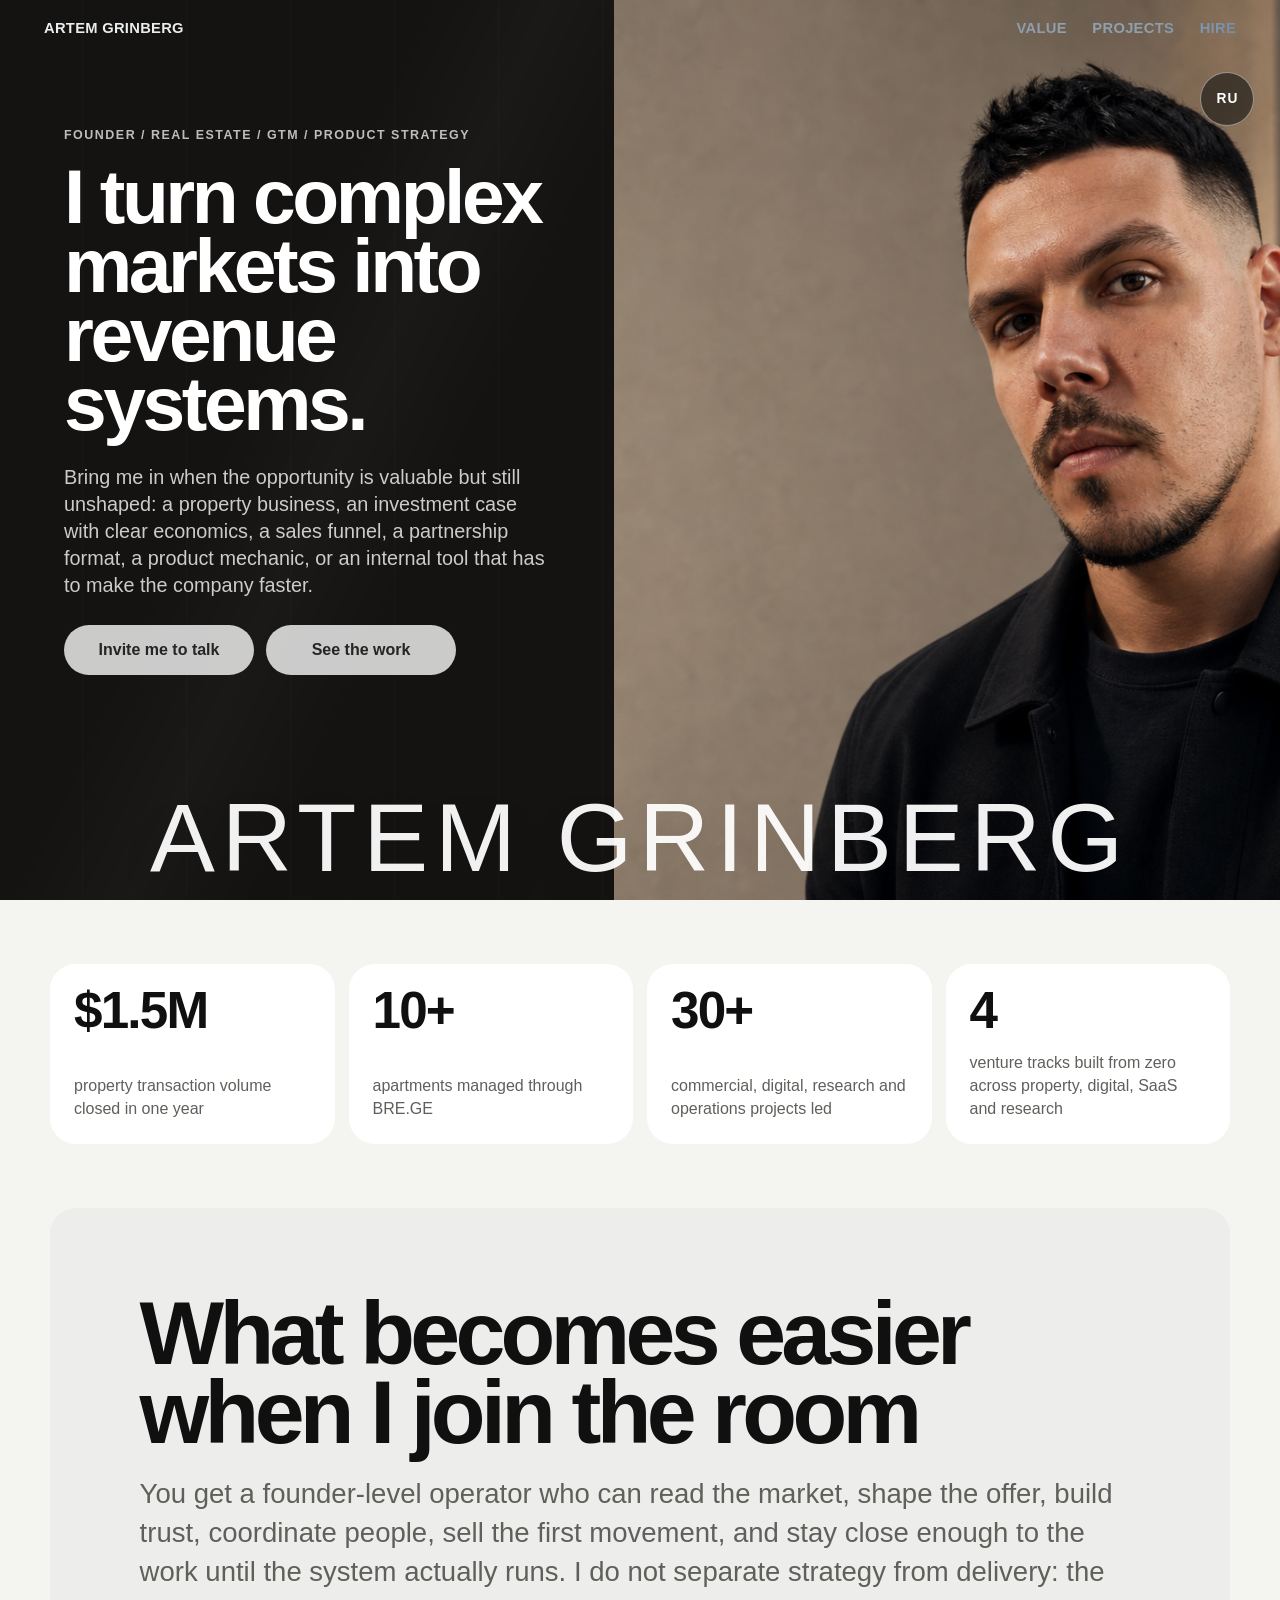
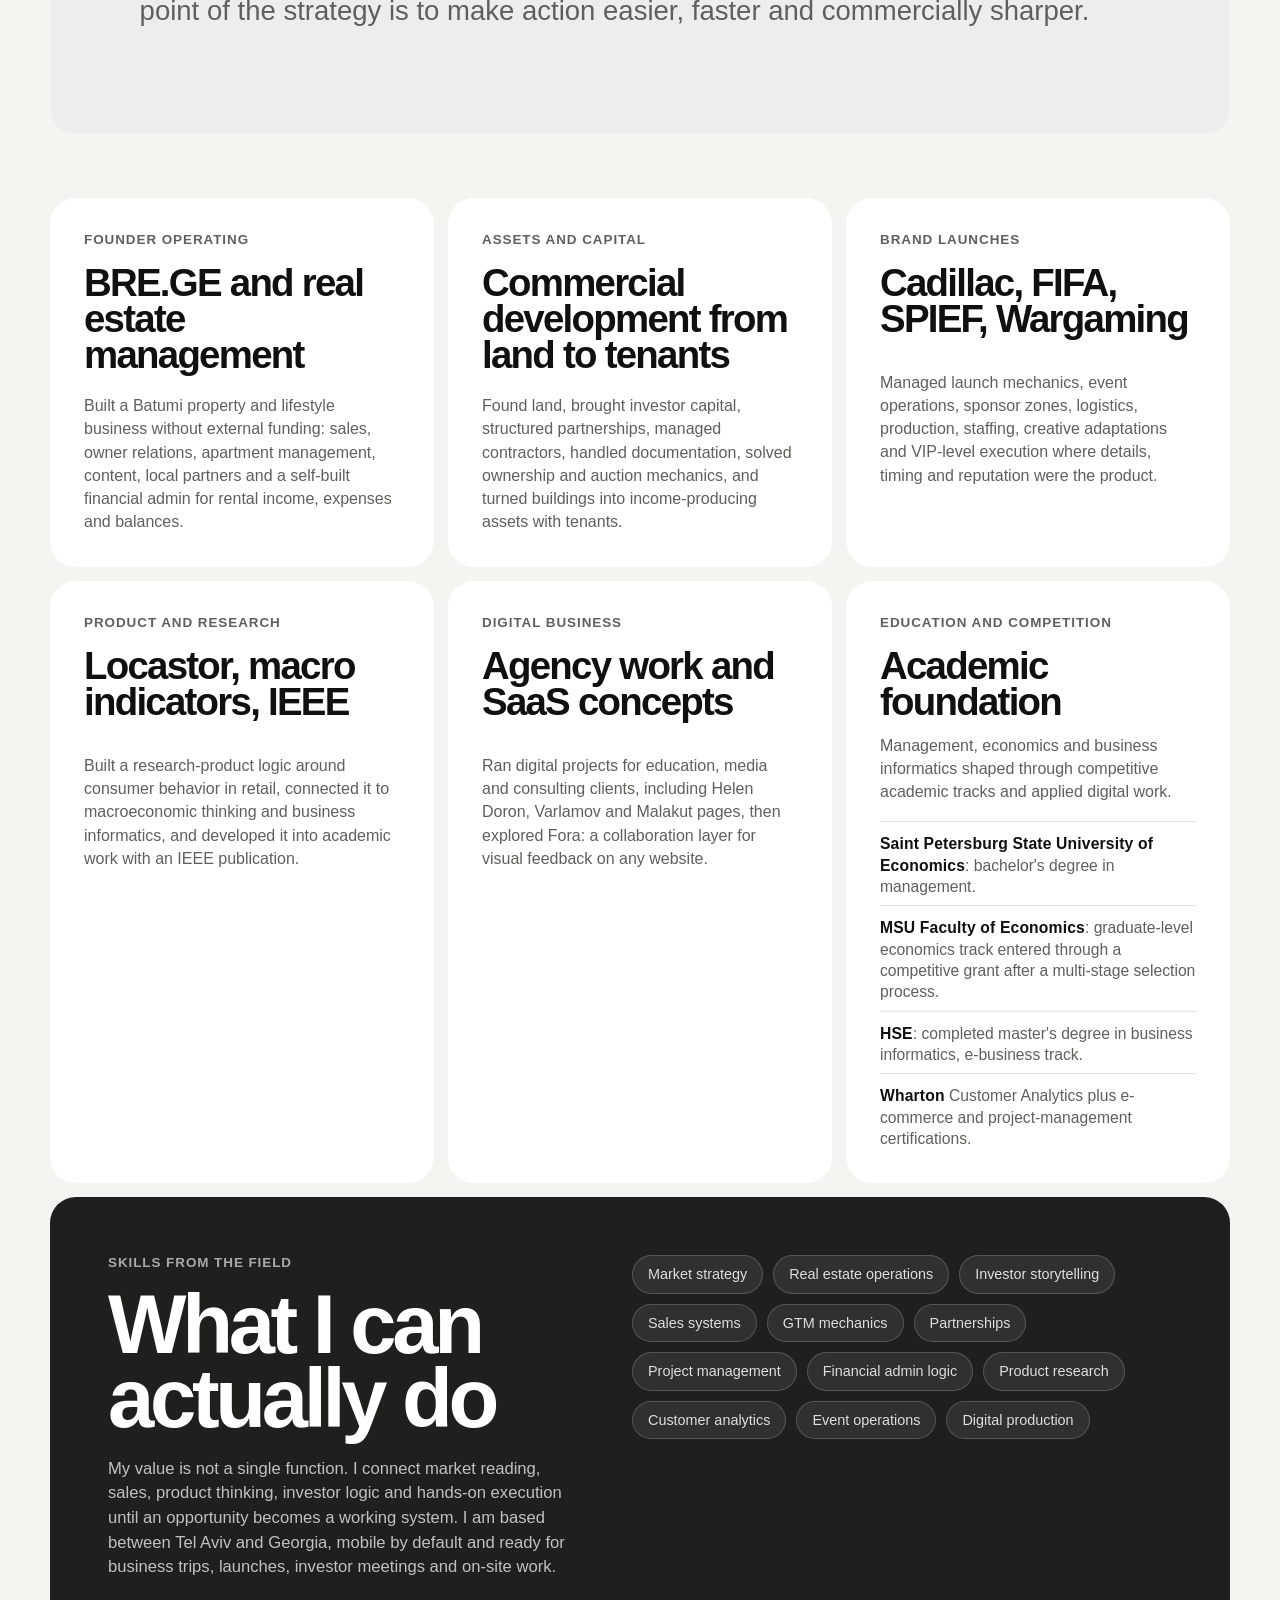
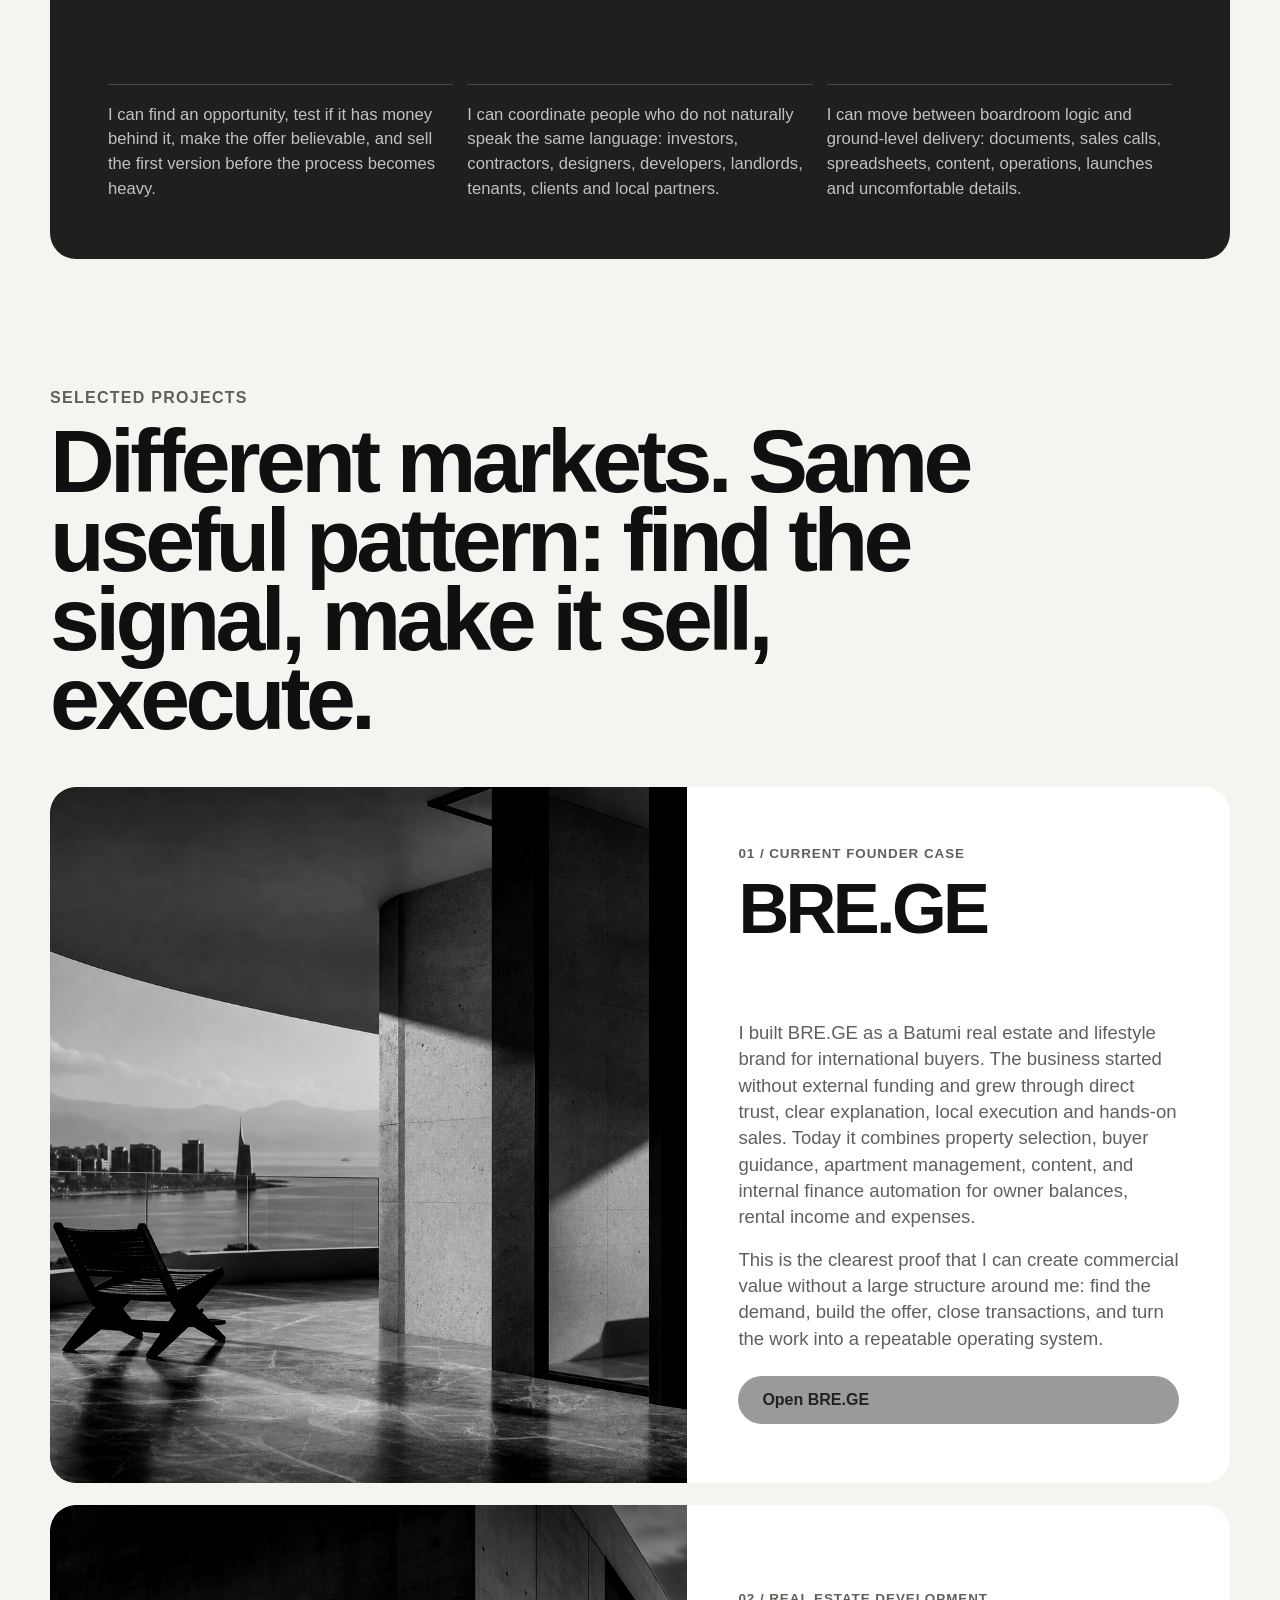
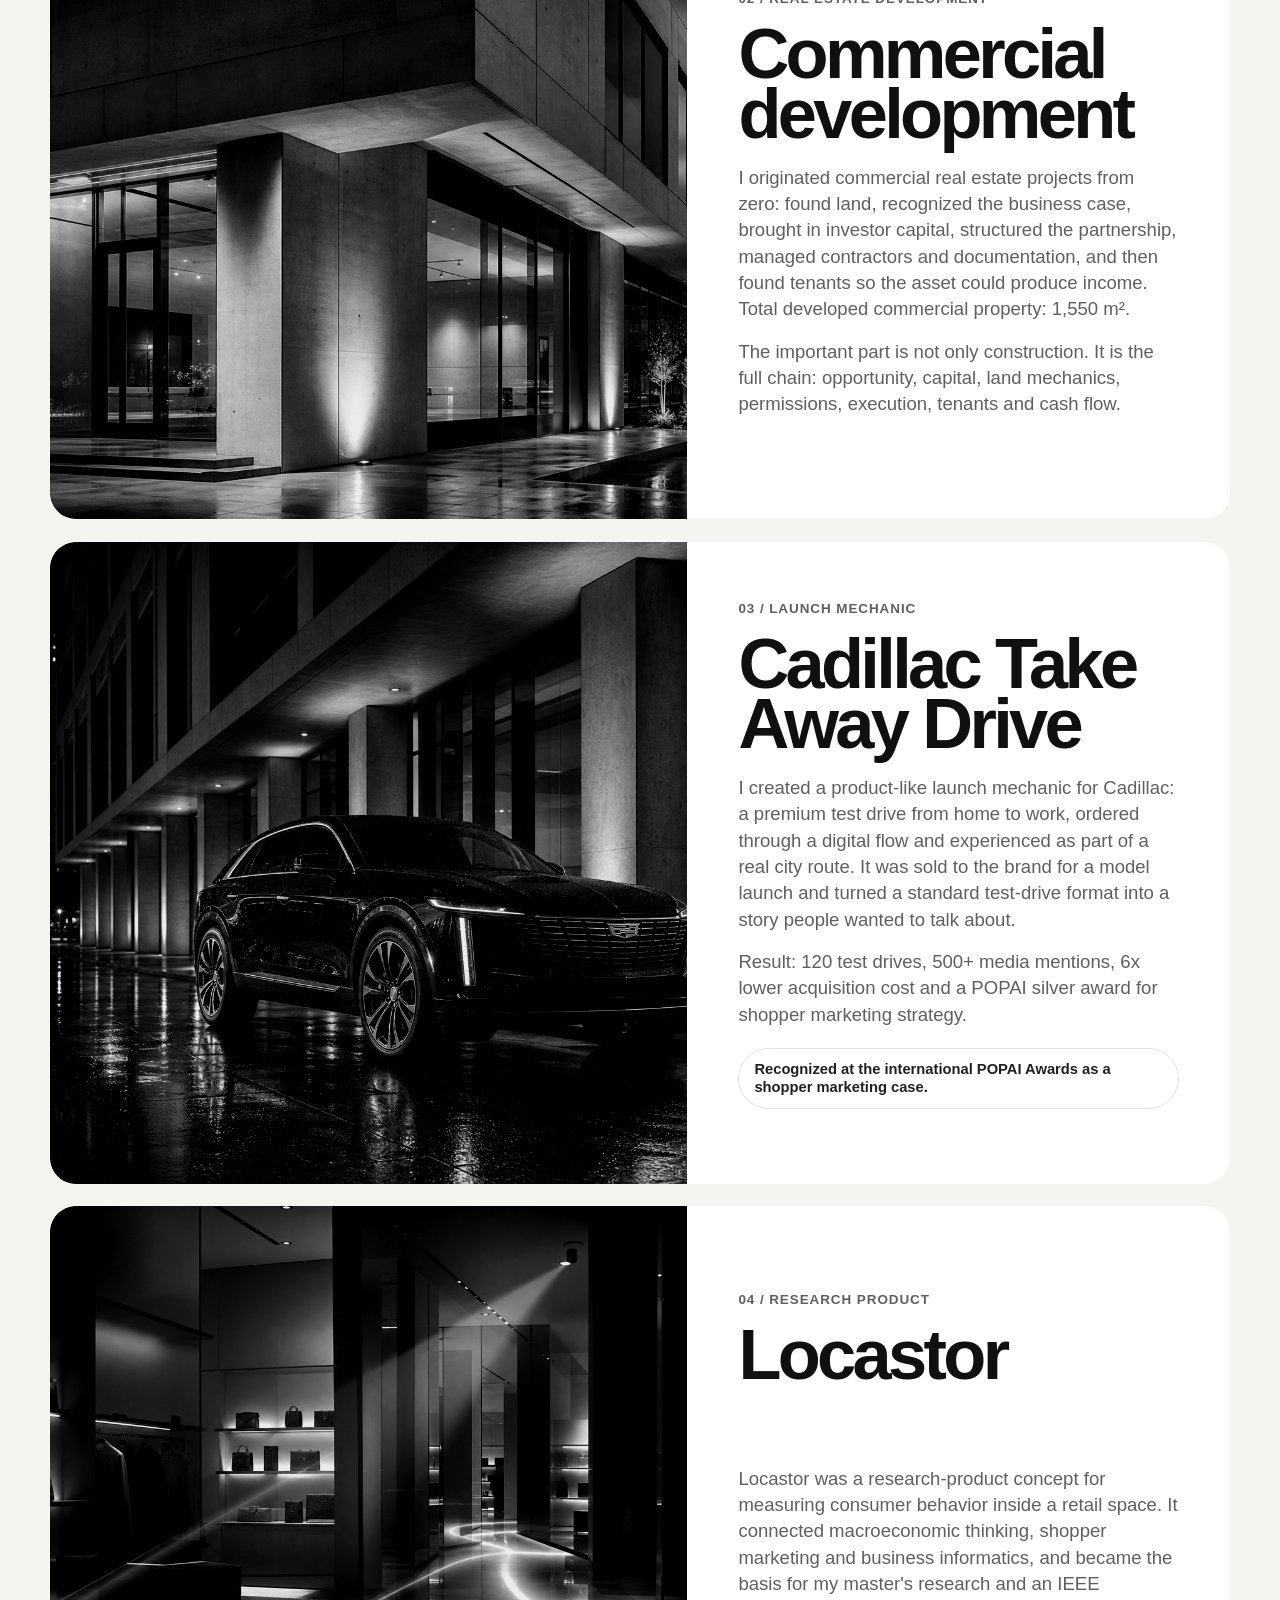
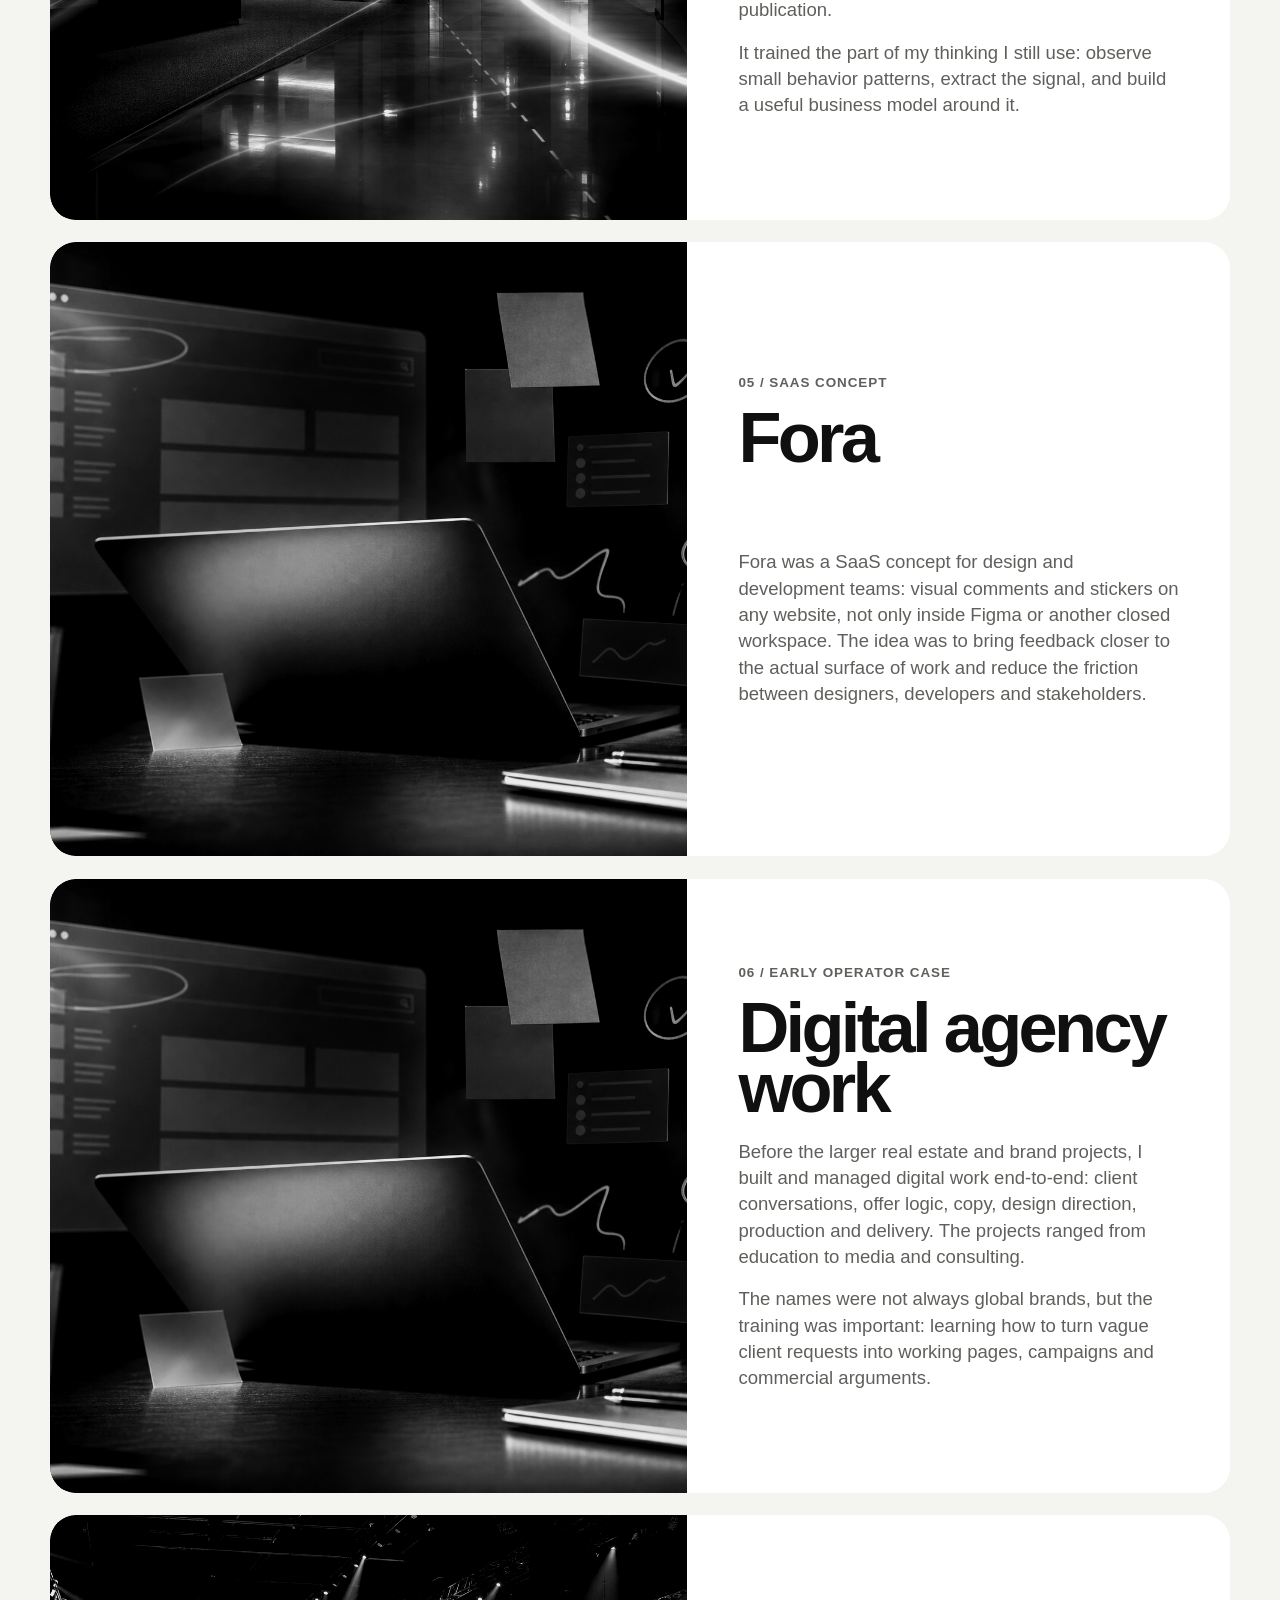
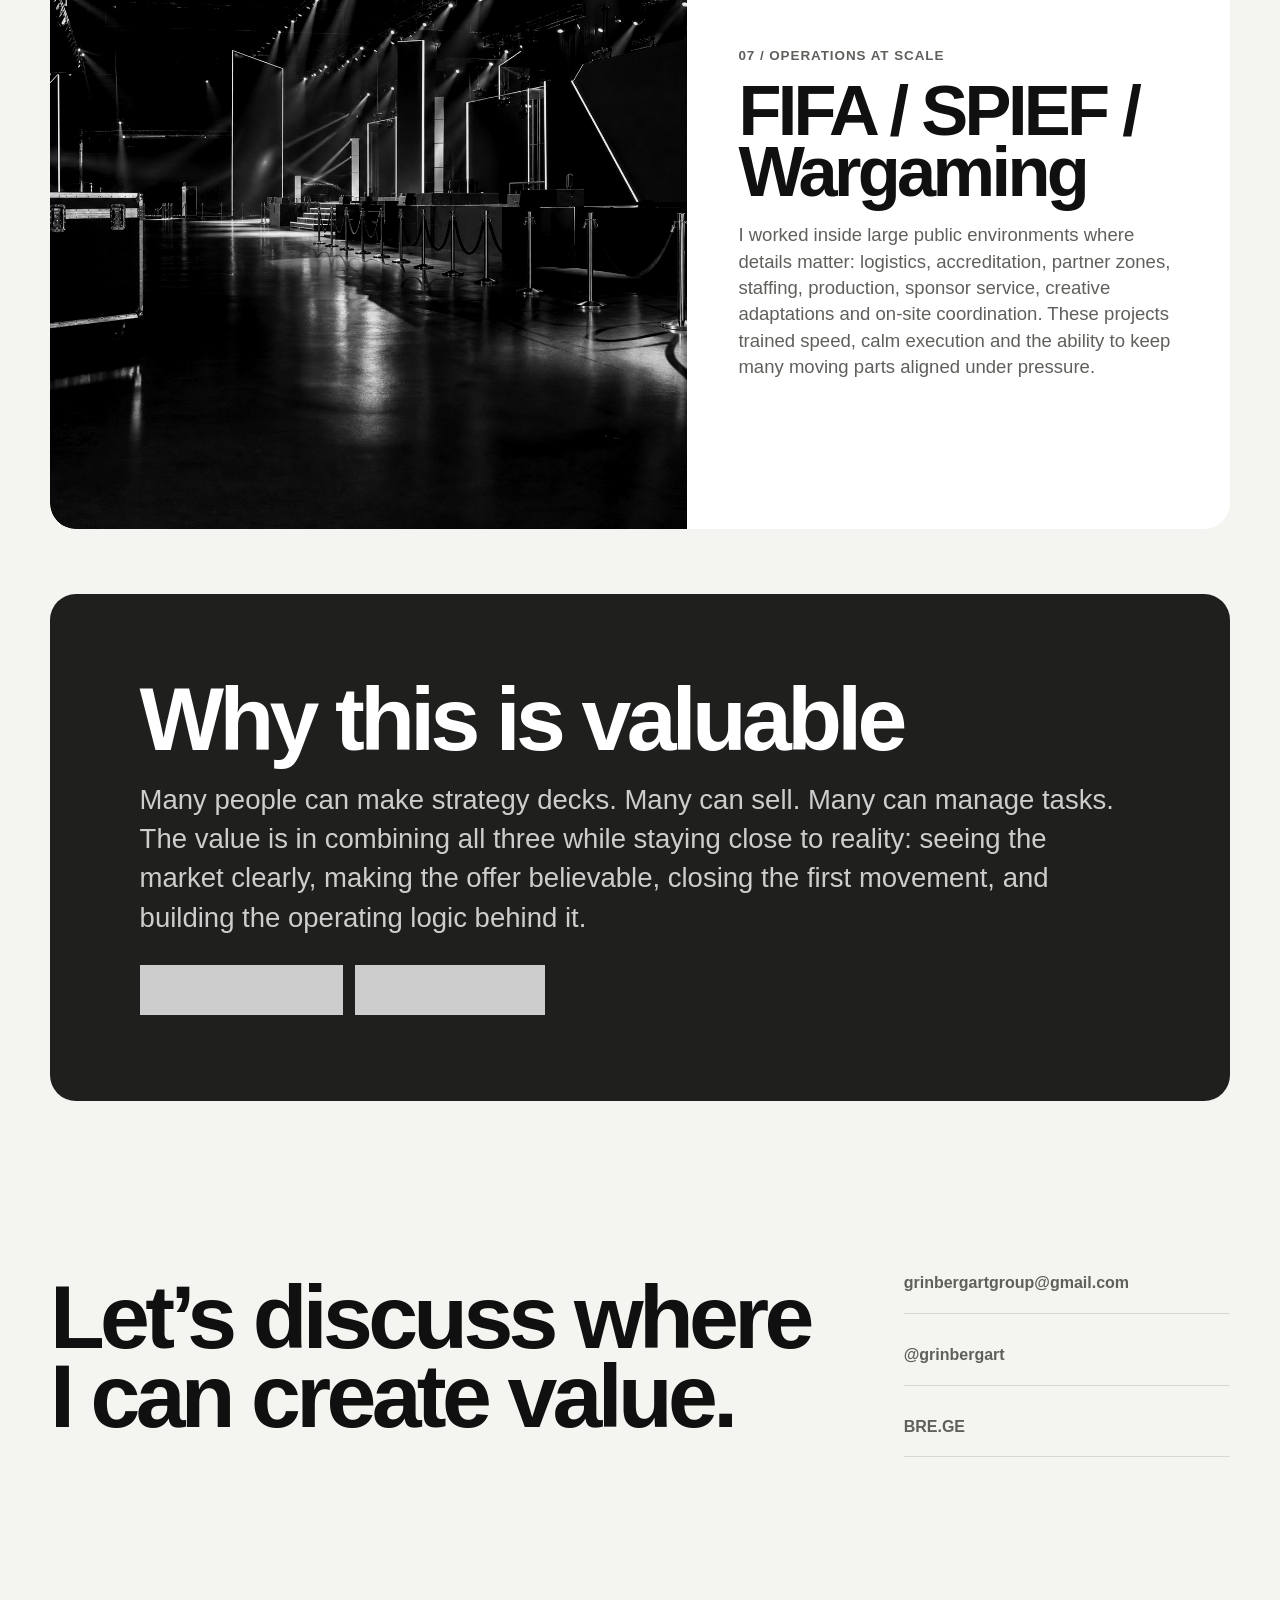
==== commit 4a2e7dff: "Add files via upload" ====
--- a/index.html
+++ b/index.html
@@ -8,6 +8,8 @@
       content="Artem Grinberg: founder, real estate operator and GTM strategist building commercial systems across BRE.GE, development, brand launches, product research and partnerships."
     />
     <title>Artem Grinberg</title>
+    <link rel="icon" type="image/svg+xml" href="favicon.svg" />
+    <meta name="theme-color" content="#12110f" />
     <link rel="stylesheet" href="styles.css" />
   </head>
   <body>
@@ -41,8 +43,8 @@
           </div>
           <p>
             Bring me in when the opportunity is valuable but still unshaped: a property
-            business, an investor story, a sales funnel, a partnership format, a product
-            mechanic, or an internal tool that has to make the company faster.
+            business, an investment case with clear economics, a sales funnel, a partnership
+            format, a product mechanic, or an internal tool that has to make the company faster.
           </p>
           <div class="hero-actions">
             <a href="mailto:grinbergartgroup@gmail.com">Invite me to talk</a>
